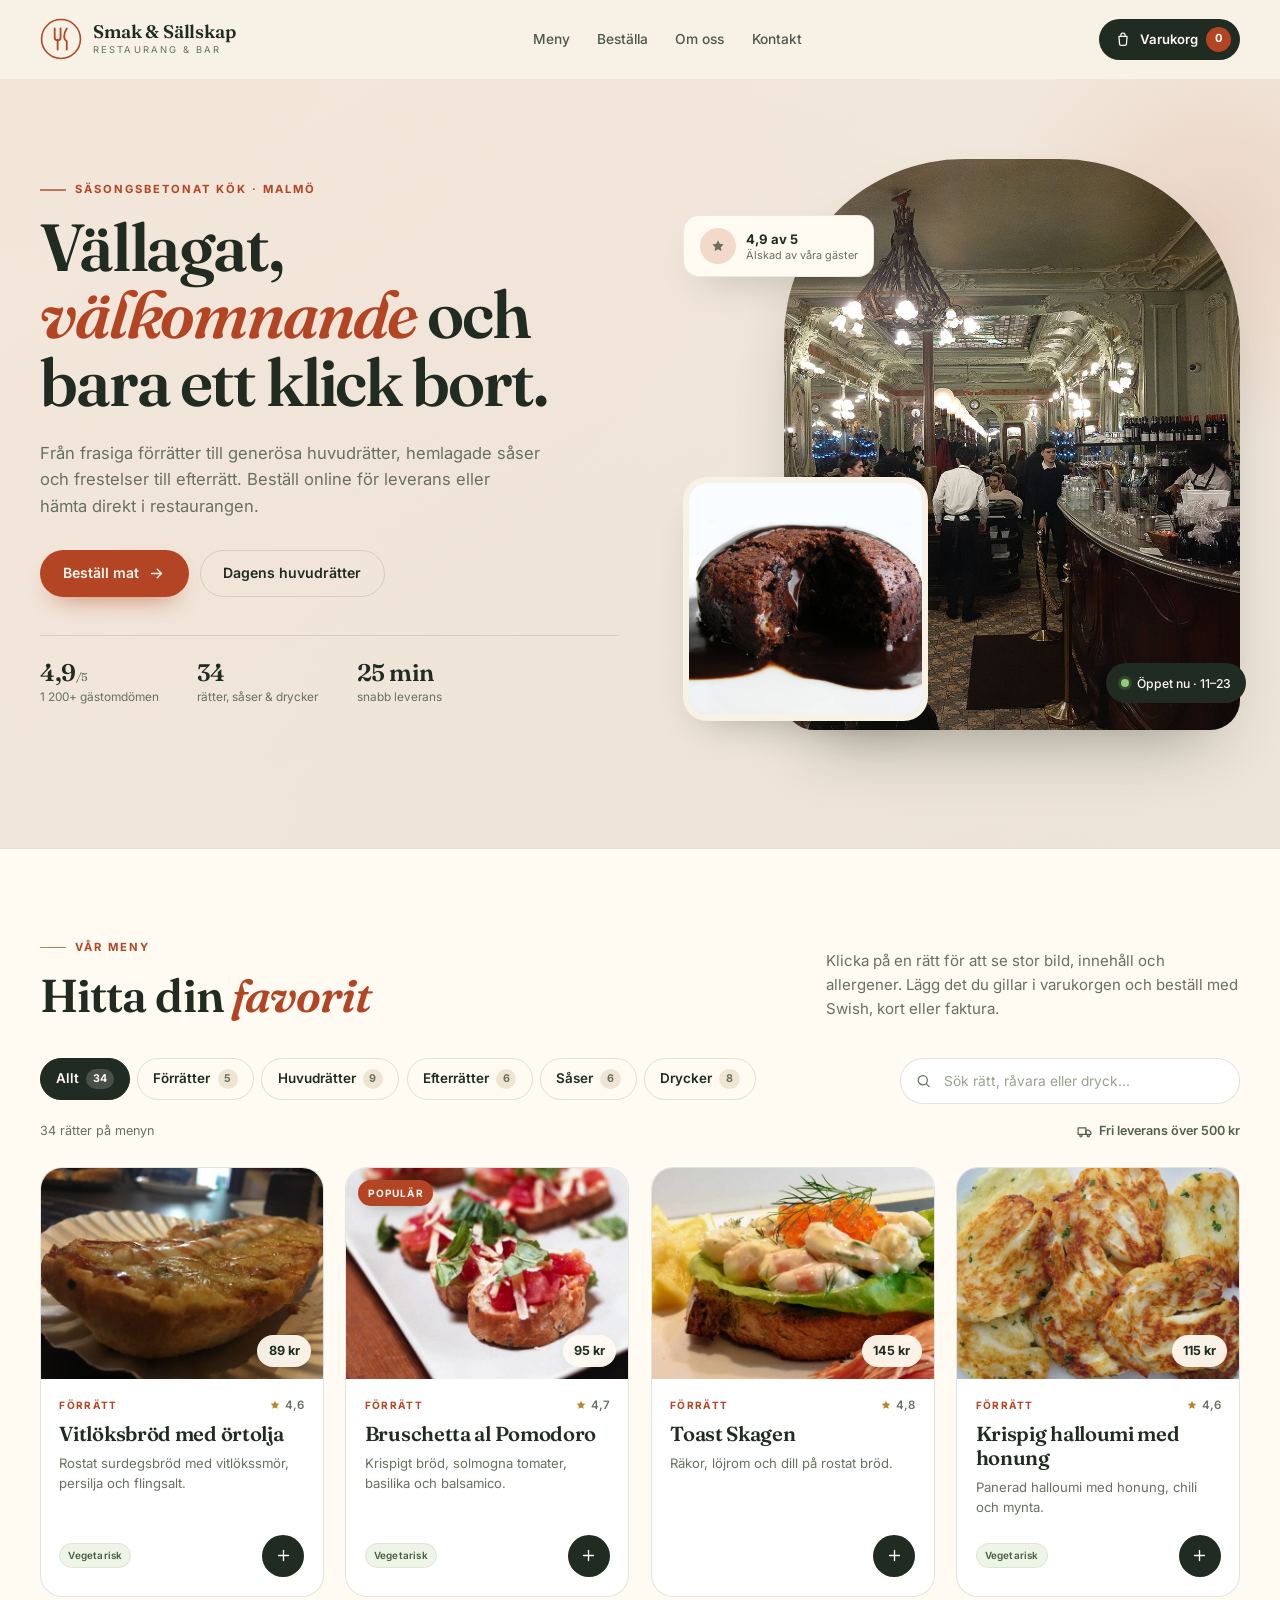
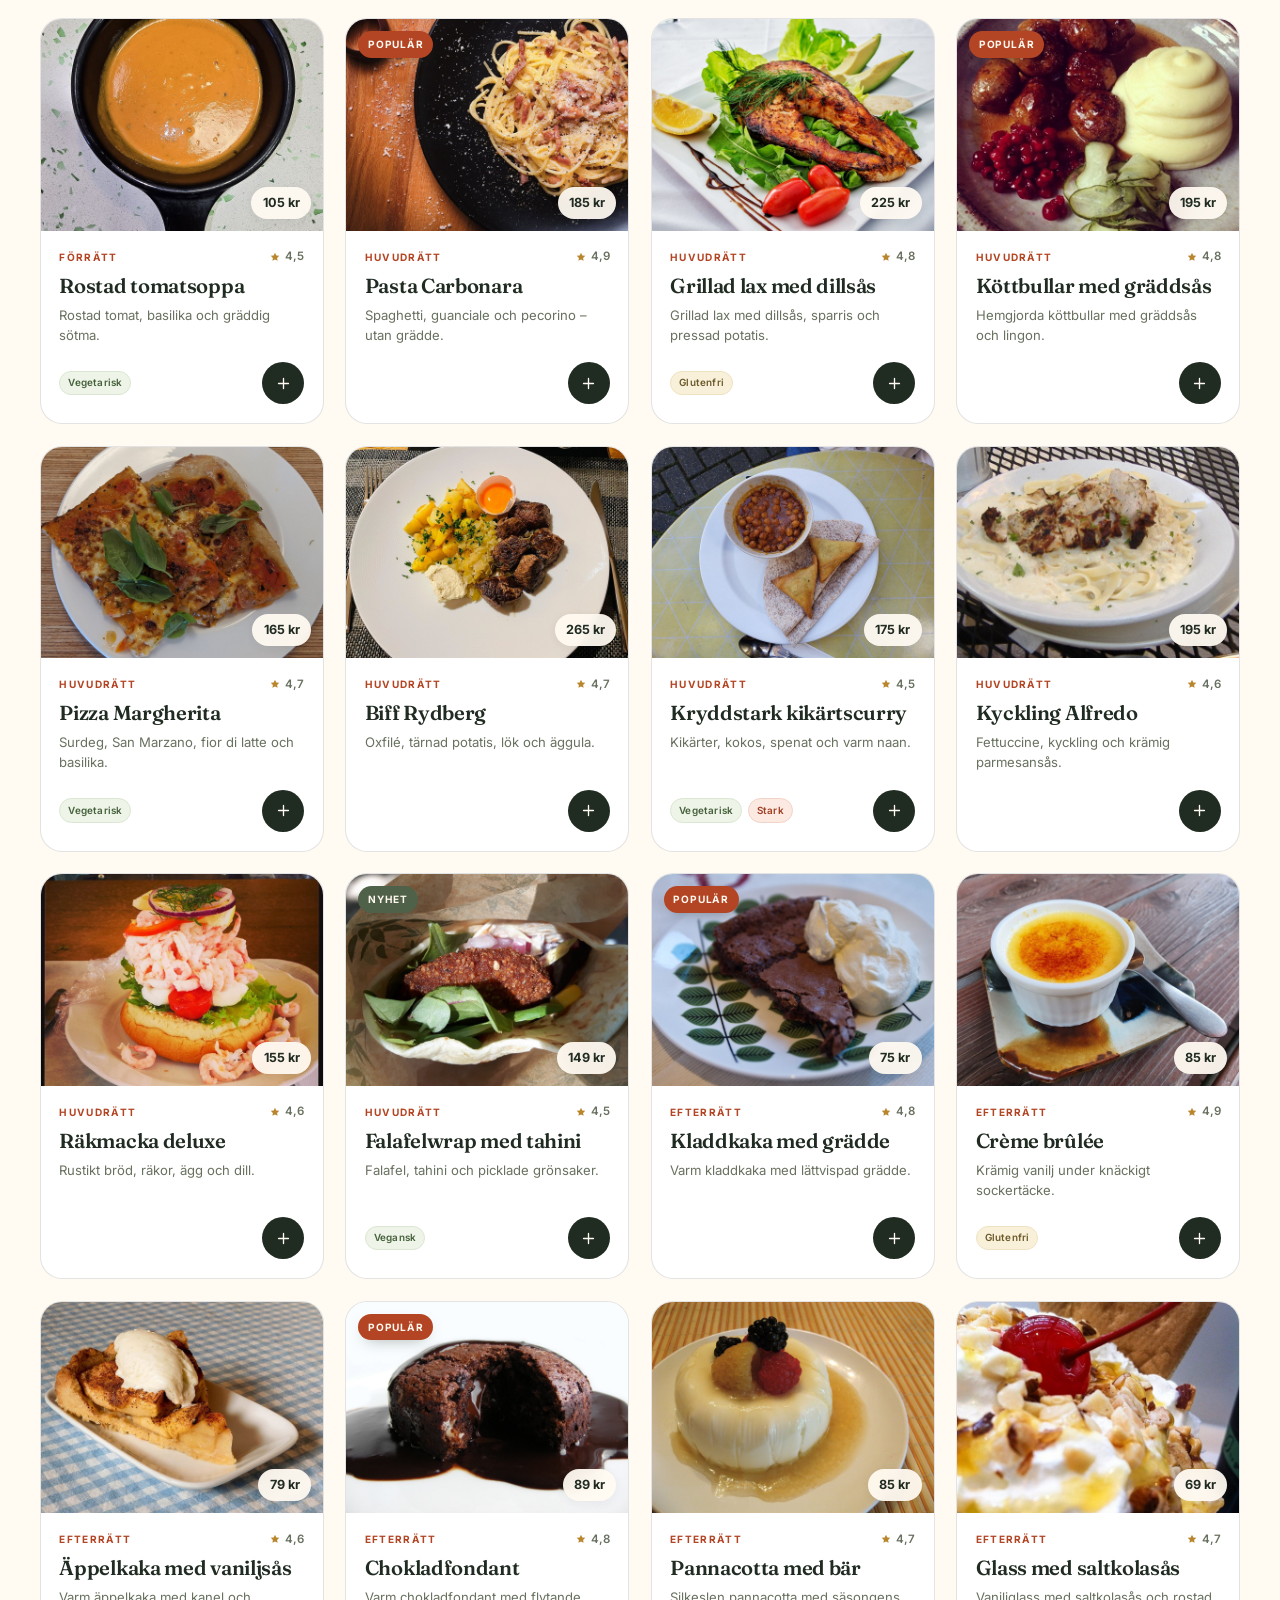
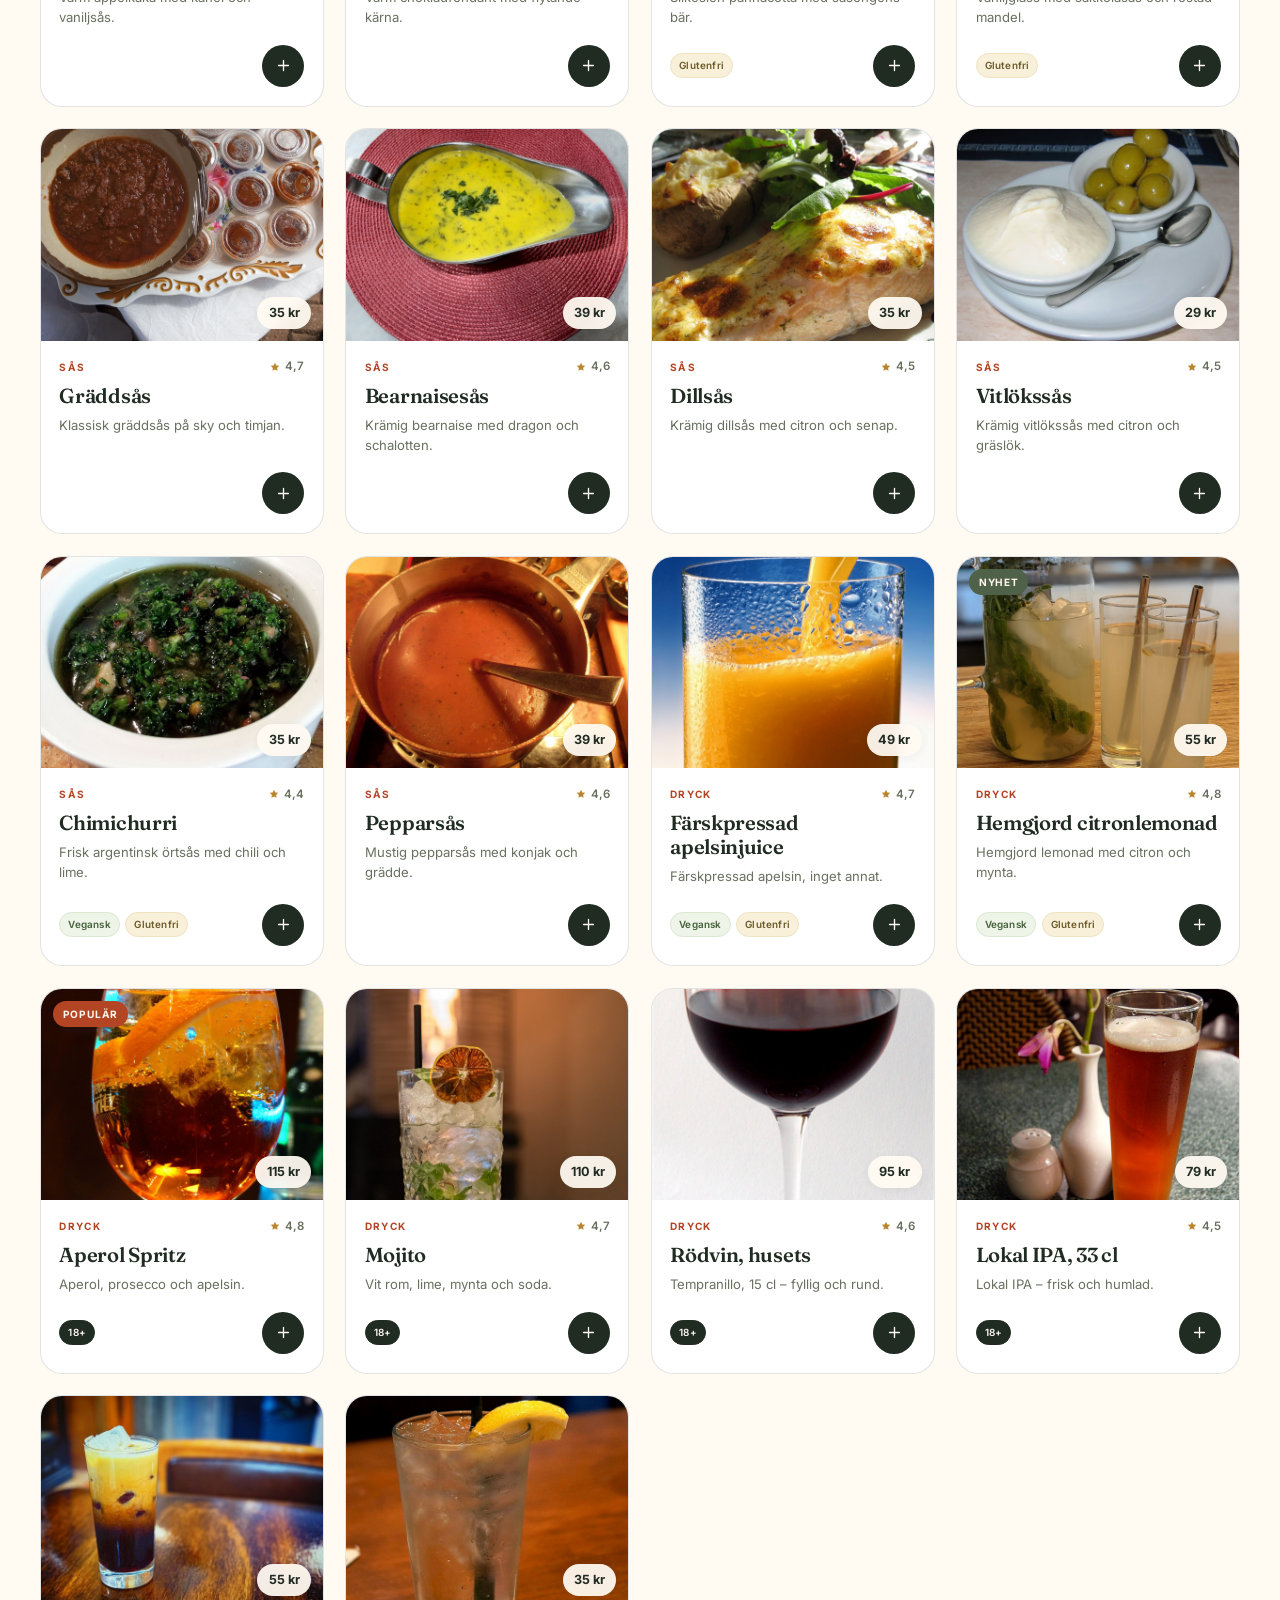
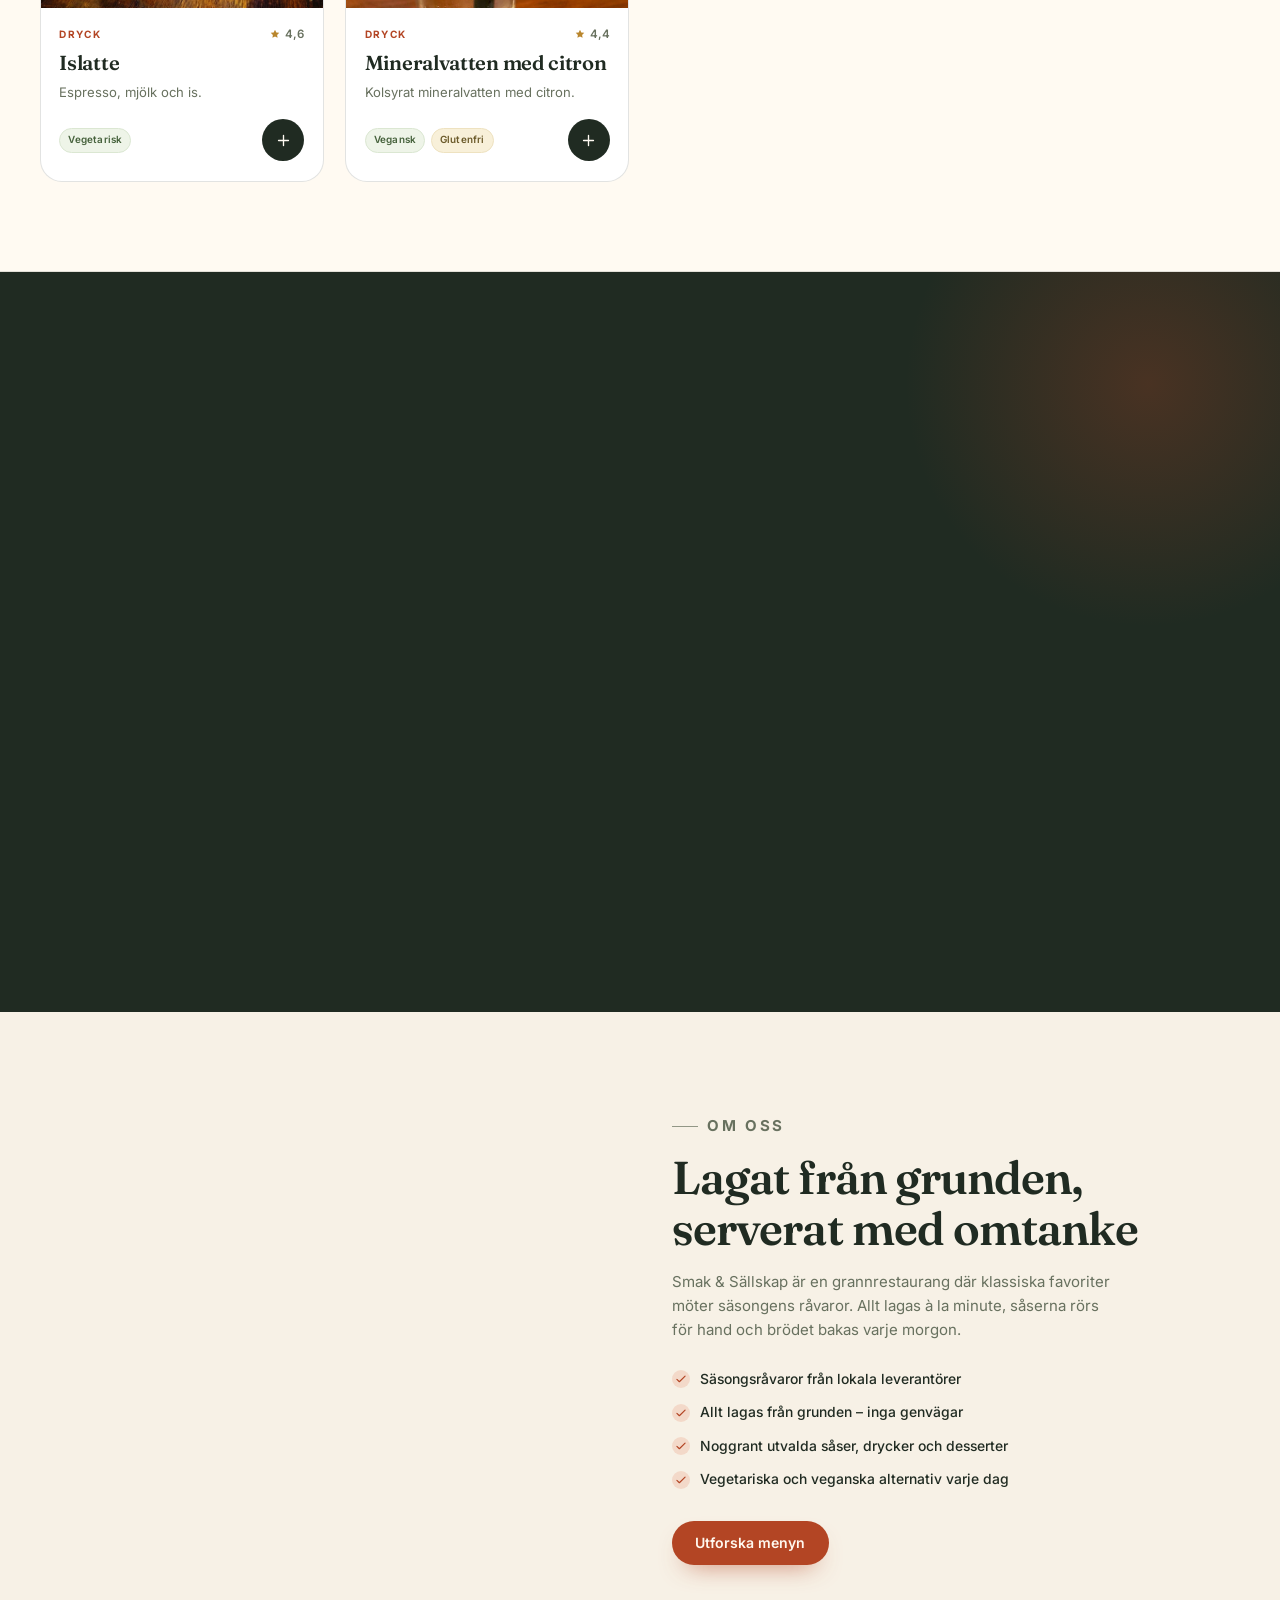
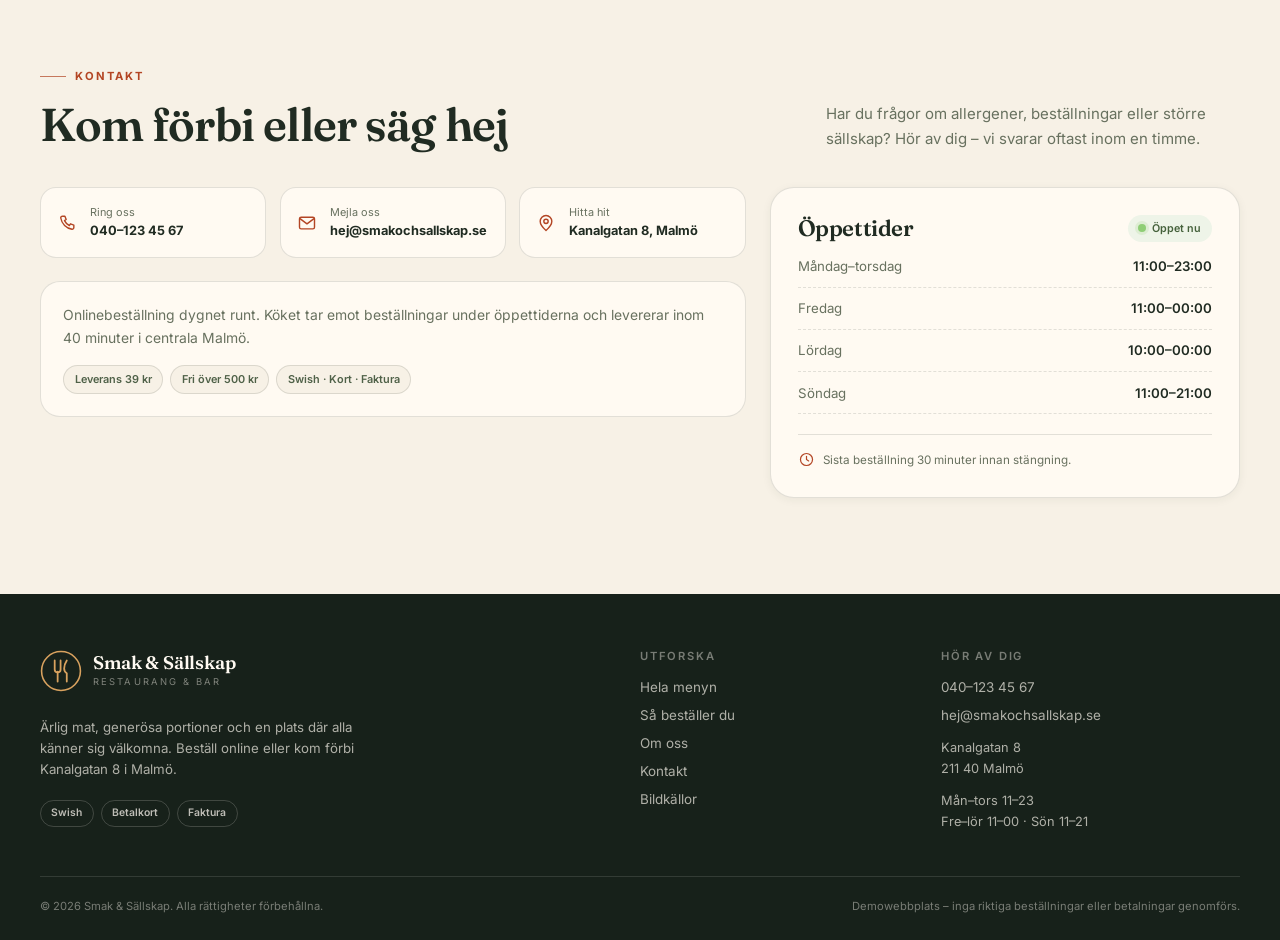
==== index.html @ 2ed09a22 "Initial commit: Smak & Sällskap restaurant site" ====
<!DOCTYPE html>
<html lang="sv">
<head>
  <meta charset="UTF-8">
  <meta name="viewport" content="width=device-width, initial-scale=1">
  <title>Smak &amp; Sällskap – Restaurang &amp; bar i Malmö</title>
  <meta name="description" content="Säsongsbetonat kök med förrätter, huvudrätter, efterrätter, såser och drycker. Beställ online för leverans eller hämta i restaurangen. Betala med Swish, kort eller faktura.">
  <link rel="icon" href="data:image/svg+xml,%3Csvg xmlns='http://www.w3.org/2000/svg' viewBox='0 0 64 64'%3E%3Ccircle cx='32' cy='32' r='32' fill='%23b34524'/%3E%3Ctext x='32' y='44' text-anchor='middle' font-family='Georgia,serif' font-size='34' fill='%23f7f1e6'%3ES%3C/text%3E%3C/svg%3E">
  <link rel="preconnect" href="https://fonts.googleapis.com">
  <link rel="preconnect" href="https://fonts.gstatic.com" crossorigin>
  <link href="https://fonts.googleapis.com/css2?family=Fraunces:ital,opsz,wght@0,9..144,400;0,9..144,500;0,9..144,600;0,9..144,700;1,9..144,500;1,9..144,600&family=Inter:wght@400;500;600;700&display=swap" rel="stylesheet">
  <link rel="stylesheet" href="styles.css">
</head>
<body>
  <a class="skip-link" href="#meny">Hoppa till menyn</a>

  <header class="site-header" id="top">
    <div class="container header-inner">
      <a class="brand" href="#top" aria-label="Smak &amp; Sällskap – startsida">
        <span class="brand-mark" aria-hidden="true">
          <svg viewBox="0 0 40 40" fill="none">
            <circle cx="20" cy="20" r="18.5" stroke="currentColor" stroke-width="1.5"></circle>
            <path d="M14 10v8.5a2.8 2.8 0 0 0 5.6 0V10" stroke="currentColor" stroke-width="1.7" stroke-linecap="round"></path>
            <path d="M16.8 20.5V30" stroke="currentColor" stroke-width="1.7" stroke-linecap="round"></path>
            <path d="M25.5 10c-1.7 2.6-2.5 5.2-2.5 7.7 0 2.2 1 3.7 2.5 4.4V30" stroke="currentColor" stroke-width="1.7" stroke-linecap="round" stroke-linejoin="round"></path>
          </svg>
        </span>
        <span class="brand-text">
          <span class="brand-name">Smak &amp; Sällskap</span>
          <span class="brand-sub">Restaurang &amp; bar</span>
        </span>
      </a>

      <nav class="main-nav" id="main-nav" aria-label="Huvudnavigation">
        <a href="#meny">Meny</a>
        <a href="#sa-funkar-det">Beställa</a>
        <a href="#om-oss">Om oss</a>
        <a href="#kontakt">Kontakt</a>
      </nav>

      <div class="header-actions">
        <button class="cart-btn" id="open-cart" type="button" aria-haspopup="dialog">
          <svg viewBox="0 0 24 24" fill="none" stroke="currentColor" stroke-width="1.7" stroke-linecap="round" stroke-linejoin="round" aria-hidden="true">
            <path d="M6.6 8.5h10.8l-.8 10.1a2 2 0 0 1-2 1.9H9.4a2 2 0 0 1-2-1.9L6.6 8.5Z"></path>
            <path d="M9.2 8.5V7a2.8 2.8 0 0 1 5.6 0v1.5"></path>
          </svg>
          <span class="cart-btn-label">Varukorg</span>
          <span class="cart-count" id="cart-count">0</span>
        </button>
        <button class="nav-toggle" id="nav-toggle" type="button" aria-expanded="false" aria-controls="main-nav" aria-label="Öppna meny">
          <span></span><span></span><span></span>
        </button>
      </div>
    </div>
  </header>

  <main>
    <section class="hero">
      <div class="container hero-grid">
        <div class="hero-copy" data-reveal>
          <p class="eyebrow">Säsongsbetonat kök · Malmö</p>
          <h1>Vällagat, <em>välkomnande</em> och bara ett klick bort.</h1>
          <p class="hero-lead">Från frasiga förrätter till generösa huvudrätter, hemlagade såser och frestelser till efterrätt. Beställ online för leverans eller hämta direkt i restaurangen.</p>
          <div class="hero-actions">
            <a class="btn btn-primary" href="#meny">
              Beställ mat
              <svg viewBox="0 0 24 24" fill="none" stroke="currentColor" stroke-width="1.8" stroke-linecap="round" stroke-linejoin="round" aria-hidden="true"><path d="M5 12h14"></path><path d="m13 6 6 6-6 6"></path></svg>
            </a>
            <button class="btn btn-ghost" type="button" data-jump="huvudratter">Dagens huvudrätter</button>
          </div>
          <div class="hero-stats">
            <div><strong>4,9<small>/5</small></strong><span>1 200+ gästomdömen</span></div>
            <div><strong>34</strong><span>rätter, såser &amp; drycker</span></div>
            <div><strong>25 min</strong><span>snabb leverans</span></div>
          </div>
        </div>

        <div class="hero-visual" data-reveal>
          <div class="hero-photo">
            <img src="images/hero.jpg" alt="Varm och inbjudande restaurangmiljö" width="900" height="1100" fetchpriority="high" data-fallback data-fallback-name="Restaurang">
          </div>
          <div class="hero-photo-small">
            <img src="images/hero-small.jpg" alt="Chokladfondant med varm chokladsås" width="700" height="700" data-fallback data-fallback-name="Dessert">
          </div>
          <div class="hero-rating">
            <span class="hero-rating-star" aria-hidden="true">
              <svg viewBox="0 0 24 24" fill="currentColor"><path d="M12 3.5l2.6 5.3 5.9.9-4.3 4.1 1 5.8-5.2-2.7-5.2 2.7 1-5.8L3.5 9.7l5.9-.9L12 3.5z"></path></svg>
            </span>
            <div><strong>4,9 av 5</strong><span>Älskad av våra gäster</span></div>
          </div>
          <div class="hero-open"><span class="status-dot"></span> Öppet nu · 11–23</div>
        </div>
      </div>
    </section>

    <section class="menu-section" id="meny">
      <div class="container">
        <div class="section-head" data-reveal>
          <div>
            <p class="eyebrow">Vår meny</p>
            <h2>Hitta din <em>favorit</em></h2>
          </div>
          <p class="section-lead">Klicka på en rätt för att se stor bild, innehåll och allergener. Lägg det du gillar i varukorgen och beställ med Swish, kort eller faktura.</p>
        </div>

        <div class="menu-toolbar" data-reveal>
          <div class="tabs" id="category-tabs" role="group" aria-label="Filtrera menyn"></div>
          <div class="search-wrap">
            <svg viewBox="0 0 24 24" fill="none" stroke="currentColor" stroke-width="1.8" stroke-linecap="round" aria-hidden="true"><circle cx="11" cy="11" r="6.5"></circle><path d="m16 16 4 4"></path></svg>
            <input id="menu-search" type="search" placeholder="Sök rätt, råvara eller dryck..." aria-label="Sök i menyn" autocomplete="off">
            <button class="search-clear" id="search-clear" type="button" aria-label="Rensa sökningen" hidden>
              <svg viewBox="0 0 24 24" fill="none" stroke="currentColor" stroke-width="1.8" stroke-linecap="round" aria-hidden="true"><path d="m6 6 12 12M18 6 6 18"></path></svg>
            </button>
          </div>
        </div>

        <div class="results-row" data-reveal>
          <p id="result-count" aria-live="polite">34 rätter på menyn</p>
          <p class="delivery-note">
            <svg viewBox="0 0 24 24" fill="none" stroke="currentColor" stroke-width="1.7" stroke-linecap="round" stroke-linejoin="round" aria-hidden="true"><path d="M3 7h11v9H3z"></path><path d="M14 10h4l3 3v3h-7z"></path><circle cx="7" cy="18" r="1.6"></circle><circle cx="17.5" cy="18" r="1.6"></circle></svg>
            Fri leverans över 500 kr
          </p>
        </div>

        <div class="dish-grid" id="dish-grid"></div>

        <div class="empty-state" id="empty-state" hidden>
          <span class="empty-icon" aria-hidden="true">
            <svg viewBox="0 0 24 24" fill="none" stroke="currentColor" stroke-width="1.6" stroke-linecap="round"><circle cx="11" cy="11" r="6.5"></circle><path d="m16 16 4 4"></path></svg>
          </span>
          <h3>Inga rätter hittades</h3>
          <p>Prova ett annat sökord eller visa hela menyn igen.</p>
          <button class="btn btn-dark" id="reset-filters" type="button">Visa hela menyn</button>
        </div>
      </div>
    </section>

    <section class="how" id="sa-funkar-det">
      <div class="container">
        <div class="how-head" data-reveal>
          <p class="eyebrow">Onlinebeställning</p>
          <h2>Från meny till dörr i tre steg</h2>
          <p>Välj det du är sugen på, bestäm om du vill hämta eller få maten levererad och betala på det sätt som passar dig bäst.</p>
        </div>

        <div class="steps">
          <article class="step" data-reveal>
            <span class="step-no">01</span>
            <h3>Välj dina favoriter</h3>
            <p>Bläddra bland förrätter, huvudrätter, efterrätter, såser och drycker. Klicka på en rätt för att läsa mer och lägg den i varukorgen.</p>
          </article>
          <article class="step" data-reveal>
            <span class="step-no">02</span>
            <h3>Hämta eller få hem</h3>
            <p>Välj tid och ange dina uppgifter. Hämta i restaurangen på Kanalgatan 8 eller få maten levererad hem till dörren inom 25–40 minuter.</p>
          </article>
          <article class="step" data-reveal>
            <span class="step-no">03</span>
            <h3>Betala tryggt</h3>
            <p>Godkänn betalningen med Swish, kort eller välj faktura med 30 dagars betalningsvillkor. Du får en orderbekräftelse direkt.</p>
          </article>
        </div>

        <div class="payment-band" data-reveal>
          <p>Betala enkelt med</p>
          <ul>
            <li class="payment-pill">
              <svg viewBox="0 0 24 24" fill="none" stroke="currentColor" stroke-width="1.8" stroke-linecap="round" stroke-linejoin="round" aria-hidden="true"><path d="M5 8h11l-3-3"></path><path d="M19 16H8l3 3"></path></svg>
              Swish
            </li>
            <li class="payment-pill">
              <svg viewBox="0 0 24 24" fill="none" stroke="currentColor" stroke-width="1.8" stroke-linecap="round" stroke-linejoin="round" aria-hidden="true"><rect x="3" y="6" width="18" height="13" rx="2.5"></rect><path d="M3 10h18"></path><path d="M16.5 15h1.5"></path></svg>
              Betalkort
            </li>
            <li class="payment-pill">
              <svg viewBox="0 0 24 24" fill="none" stroke="currentColor" stroke-width="1.8" stroke-linecap="round" stroke-linejoin="round" aria-hidden="true"><path d="M7 3h7l4 4v14H7z"></path><path d="M14 3v4h4"></path><path d="M10 12h5M10 16h5"></path></svg>
              Faktura
            </li>
          </ul>
        </div>
      </div>
    </section>

    <section class="about" id="om-oss">
      <div class="container about-grid">
        <div class="about-visual" data-reveal>
          <img src="images/about.jpg" alt="Varm restaurangmiljö med dukade bord och gäster" width="1000" height="600" data-fallback data-fallback-name="Restaurang">
          <div class="about-card">
            <strong>Sedan 2014</strong>
            <span>Lagat från grunden i Malmö</span>
          </div>
        </div>
        <div class="about-copy" data-reveal>
          <p class="eyebrow">Om oss</p>
          <h2>Lagat från grunden, serverat med omtanke</h2>
          <p>Smak &amp; Sällskap är en grannrestaurang där klassiska favoriter möter säsongens råvaror. Allt lagas à la minute, såserna rörs för hand och brödet bakas varje morgon.</p>
          <ul class="check-list">
            <li>
              <svg viewBox="0 0 24 24" fill="none" stroke="currentColor" stroke-width="2" stroke-linecap="round" stroke-linejoin="round" aria-hidden="true"><path d="m5 12.5 4.2 4.2L19 7"></path></svg>
              Säsongsråvaror från lokala leverantörer
            </li>
            <li>
              <svg viewBox="0 0 24 24" fill="none" stroke="currentColor" stroke-width="2" stroke-linecap="round" stroke-linejoin="round" aria-hidden="true"><path d="m5 12.5 4.2 4.2L19 7"></path></svg>
              Allt lagas från grunden – inga genvägar
            </li>
            <li>
              <svg viewBox="0 0 24 24" fill="none" stroke="currentColor" stroke-width="2" stroke-linecap="round" stroke-linejoin="round" aria-hidden="true"><path d="m5 12.5 4.2 4.2L19 7"></path></svg>
              Noggrant utvalda såser, drycker och desserter
            </li>
            <li>
              <svg viewBox="0 0 24 24" fill="none" stroke="currentColor" stroke-width="2" stroke-linecap="round" stroke-linejoin="round" aria-hidden="true"><path d="m5 12.5 4.2 4.2L19 7"></path></svg>
              Vegetariska och veganska alternativ varje dag
            </li>
          </ul>
          <a class="btn btn-primary" href="#meny">Utforska menyn</a>
        </div>
      </div>
    </section>

    <section class="contact" id="kontakt">
      <div class="container">
        <div class="section-head" data-reveal>
          <div>
            <p class="eyebrow">Kontakt</p>
            <h2>Kom förbi eller säg hej</h2>
          </div>
          <p class="section-lead">Har du frågor om allergener, beställningar eller större sällskap? Hör av dig – vi svarar oftast inom en timme.</p>
        </div>

        <div class="contact-grid">
          <div class="contact-copy" data-reveal>
            <div class="contact-cards">
              <a class="contact-card" href="tel:+46401234567">
                <svg viewBox="0 0 24 24" fill="none" stroke="currentColor" stroke-width="1.7" stroke-linecap="round" stroke-linejoin="round" aria-hidden="true"><path d="M6.5 3.8h3l1.5 4-2 1.4a12 12 0 0 0 5.8 5.8l1.4-2 4 1.5v3a2 2 0 0 1-2.2 2A16.5 16.5 0 0 1 4.5 6a2 2 0 0 1 2-2.2Z"></path></svg>
                <span>Ring oss<strong>040–123 45 67</strong></span>
              </a>
              <a class="contact-card" href="mailto:hej@smakochsallskap.se">
                <svg viewBox="0 0 24 24" fill="none" stroke="currentColor" stroke-width="1.7" stroke-linecap="round" stroke-linejoin="round" aria-hidden="true"><rect x="3" y="5" width="18" height="14" rx="2"></rect><path d="m4 7 8 6 8-6"></path></svg>
                <span>Mejla oss<strong>hej@smakochsallskap.se</strong></span>
              </a>
              <div class="contact-card">
                <svg viewBox="0 0 24 24" fill="none" stroke="currentColor" stroke-width="1.7" stroke-linecap="round" stroke-linejoin="round" aria-hidden="true"><path d="M12 21s7-6.1 7-11a7 7 0 1 0-14 0c0 4.9 7 11 7 11Z"></path><circle cx="12" cy="10" r="2.6"></circle></svg>
                <span>Hitta hit<strong>Kanalgatan 8, Malmö</strong></span>
              </div>
            </div>
            <div class="contact-extra">
              <p>Onlinebeställning dygnet runt. Köket tar emot beställningar under öppettiderna och levererar inom 40 minuter i centrala Malmö.</p>
              <div class="contact-tags">
                <span>Leverans 39 kr</span>
                <span>Fri över 500 kr</span>
                <span>Swish · Kort · Faktura</span>
              </div>
            </div>
          </div>

          <aside class="hours-card" data-reveal>
            <div class="hours-head">
              <h3>Öppettider</h3>
              <span class="open-badge"><span class="status-dot"></span> Öppet nu</span>
            </div>
            <dl>
              <div><dt>Måndag–torsdag</dt><dd>11:00–23:00</dd></div>
              <div><dt>Fredag</dt><dd>11:00–00:00</dd></div>
              <div><dt>Lördag</dt><dd>10:00–00:00</dd></div>
              <div><dt>Söndag</dt><dd>11:00–21:00</dd></div>
            </dl>
            <div class="hours-foot">
              <svg viewBox="0 0 24 24" fill="none" stroke="currentColor" stroke-width="1.7" stroke-linecap="round" aria-hidden="true"><circle cx="12" cy="12" r="8.5"></circle><path d="M12 7.5V12l3 2"></path></svg>
              Sista beställning 30 minuter innan stängning.
            </div>
          </aside>
        </div>
      </div>
    </section>
  </main>

  <footer class="site-footer">
    <div class="container footer-grid">
      <div class="footer-brand">
        <a class="brand brand-light" href="#top" aria-label="Smak &amp; Sällskap – till toppen">
          <span class="brand-mark" aria-hidden="true">
            <svg viewBox="0 0 40 40" fill="none">
              <circle cx="20" cy="20" r="18.5" stroke="currentColor" stroke-width="1.5"></circle>
              <path d="M14 10v8.5a2.8 2.8 0 0 0 5.6 0V10" stroke="currentColor" stroke-width="1.7" stroke-linecap="round"></path>
              <path d="M16.8 20.5V30" stroke="currentColor" stroke-width="1.7" stroke-linecap="round"></path>
              <path d="M25.5 10c-1.7 2.6-2.5 5.2-2.5 7.7 0 2.2 1 3.7 2.5 4.4V30" stroke="currentColor" stroke-width="1.7" stroke-linecap="round" stroke-linejoin="round"></path>
            </svg>
          </span>
          <span class="brand-text">
            <span class="brand-name">Smak &amp; Sällskap</span>
            <span class="brand-sub">Restaurang &amp; bar</span>
          </span>
        </a>
        <p>Ärlig mat, generösa portioner och en plats där alla känner sig välkomna. Beställ online eller kom förbi Kanalgatan 8 i Malmö.</p>
        <ul class="footer-pay">
          <li>Swish</li>
          <li>Betalkort</li>
          <li>Faktura</li>
        </ul>
      </div>

      <nav class="footer-links" aria-label="Sidfotsmeny">
        <h3>Utforska</h3>
        <a href="#meny">Hela menyn</a>
        <a href="#sa-funkar-det">Så beställer du</a>
        <a href="#om-oss">Om oss</a>
        <a href="#kontakt">Kontakt</a>
        <a href="bilder.html">Bildkällor</a>
      </nav>

      <div class="footer-contact">
        <h3>Hör av dig</h3>
        <a href="tel:+46401234567">040–123 45 67</a>
        <a href="mailto:hej@smakochsallskap.se">hej@smakochsallskap.se</a>
        <p>Kanalgatan 8<br>211 40 Malmö</p>
        <p>Mån–tors 11–23<br>Fre–lör 11–00 · Sön 11–21</p>
      </div>
    </div>
    <div class="container footer-bottom">
      <p>© <span id="year">2026</span> Smak &amp; Sällskap. Alla rättigheter förbehållna.</p>
      <p>Demowebbplats – inga riktiga beställningar eller betalningar genomförs.</p>
    </div>
  </footer>

  <dialog class="dish-dialog" id="dish-dialog" aria-labelledby="dish-dialog-title"></dialog>

  <dialog class="cart-dialog" id="cart-dialog" aria-labelledby="cart-title">
    <div class="cart-head">
      <div>
        <p class="eyebrow">Din beställning</p>
        <h2 id="cart-title">Varukorg</h2>
      </div>
      <button class="icon-btn" type="button" data-close-dialog aria-label="Stäng varukorgen">
        <svg viewBox="0 0 24 24" fill="none" stroke="currentColor" stroke-width="1.8" stroke-linecap="round" aria-hidden="true"><path d="m6 6 12 12M18 6 6 18"></path></svg>
      </button>
    </div>
    <div class="cart-body" id="cart-items"></div>
    <div class="cart-foot">
      <div class="cart-subtotal-row"><span>Delsumma</span><strong id="cart-subtotal">0 kr</strong></div>
      <p class="cart-ship" id="cart-ship"></p>
      <button class="btn btn-primary btn-block" id="checkout-btn" type="button">
        Till kassan
        <svg viewBox="0 0 24 24" fill="none" stroke="currentColor" stroke-width="1.8" stroke-linecap="round" stroke-linejoin="round" aria-hidden="true"><path d="M5 12h14"></path><path d="m13 6 6 6-6 6"></path></svg>
      </button>
      <button class="link-btn" id="clear-cart" type="button">Töm varukorgen</button>
    </div>
  </dialog>

  <dialog class="checkout-dialog" id="checkout-dialog" aria-labelledby="checkout-title">
    <form class="checkout-form" id="checkout-form">
      <div class="checkout-main">
        <div class="checkout-head">
          <div>
            <p class="eyebrow">Kassa</p>
            <h2 id="checkout-title">Slutför din beställning</h2>
          </div>
          <button class="icon-btn" type="button" data-close-dialog aria-label="Stäng kassan">
            <svg viewBox="0 0 24 24" fill="none" stroke="currentColor" stroke-width="1.8" stroke-linecap="round" aria-hidden="true"><path d="m6 6 12 12M18 6 6 18"></path></svg>
          </button>
        </div>

        <section class="form-section">
          <h3><span>1</span> Kontaktuppgifter</h3>
          <div class="form-grid">
            <label class="field"><span>Namn</span><input id="co-name" name="name" autocomplete="name" required minlength="2" placeholder="Anna Andersson"></label>
            <label class="field"><span>Mobilnummer</span><input id="co-phone" name="phone" type="tel" autocomplete="tel" required pattern="[0-9+ ()-]{7,20}" placeholder="070 123 45 67"></label>
            <label class="field field-full"><span>E-post</span><input id="co-email" name="email" type="email" autocomplete="email" required placeholder="anna@exempel.se"></label>
          </div>
        </section>

        <section class="form-section">
          <h3><span>2</span> Leverans</h3>
          <div class="choice-row" role="radiogroup" aria-label="Välj leveranssätt">
            <label class="choice">
              <input type="radio" name="fulfillment" value="hamta" checked>
              <span><strong>Hämta själv</strong><small>Kanalgatan 8 · ca 20 min</small></span>
            </label>
            <label class="choice">
              <input type="radio" name="fulfillment" value="leverans">
              <span><strong>Hemleverans</strong><small>39 kr · fri över 500 kr</small></span>
            </label>
          </div>
          <div class="form-grid delivery-fields" id="delivery-fields" hidden>
            <label class="field field-full"><span>Gatuadress</span><input id="co-address" name="address" autocomplete="street-address" placeholder="Storgatan 1" disabled></label>
            <label class="field"><span>Postnummer</span><input id="co-zip" name="zip" inputmode="numeric" autocomplete="postal-code" pattern="[0-9 ]{5,6}" placeholder="211 40" disabled></label>
            <label class="field"><span>Ort</span><input id="co-city" name="city" autocomplete="address-level2" placeholder="Malmö" disabled></label>
          </div>
        </section>

        <section class="form-section">
          <h3><span>3</span> Önskad tid</h3>
          <label class="field"><span>När vill du ha din mat?</span>
            <select id="co-time">
              <option value="asap">Så snart som möjligt (ca 25 min)</option>
              <option value="45">Om 45 minuter</option>
              <option value="60">Om 1 timme</option>
              <option value="90">Om 1,5 timmar</option>
              <option value="120">Om 2 timmar</option>
            </select>
          </label>
          <label class="field"><span>Meddelande till köket (valfritt)</span><textarea id="co-note" rows="2" placeholder="Allergier, önskemål eller dörrkod..."></textarea></label>
        </section>

        <section class="form-section">
          <h3><span>4</span> Betalningsmetod</h3>
          <div class="pay-options" role="radiogroup" aria-label="Betalningsmetod">
            <label class="pay-option">
              <input type="radio" name="payment" value="swish" checked>
              <span class="pay-icon" aria-hidden="true">
                <svg viewBox="0 0 24 24" fill="none" stroke="currentColor" stroke-width="1.8" stroke-linecap="round" stroke-linejoin="round"><path d="M5 8h11l-3-3"></path><path d="M19 16H8l3 3"></path></svg>
              </span>
              <span class="pay-text"><strong>Swish</strong><small>Betala direkt i mobilen</small></span>
              <span class="pay-check" aria-hidden="true">
                <svg viewBox="0 0 24 24" fill="none" stroke="currentColor" stroke-width="2.2" stroke-linecap="round" stroke-linejoin="round"><path d="m5 12.5 4.2 4.2L19 7"></path></svg>
              </span>
            </label>
            <label class="pay-option">
              <input type="radio" name="payment" value="kort">
              <span class="pay-icon" aria-hidden="true">
                <svg viewBox="0 0 24 24" fill="none" stroke="currentColor" stroke-width="1.8" stroke-linecap="round" stroke-linejoin="round"><rect x="3" y="6" width="18" height="13" rx="2.5"></rect><path d="M3 10h18"></path><path d="M16.5 15h1.5"></path></svg>
              </span>
              <span class="pay-text"><strong>Betalkort</strong><small>Visa, Mastercard eller Amex</small></span>
              <span class="pay-check" aria-hidden="true">
                <svg viewBox="0 0 24 24" fill="none" stroke="currentColor" stroke-width="2.2" stroke-linecap="round" stroke-linejoin="round"><path d="m5 12.5 4.2 4.2L19 7"></path></svg>
              </span>
            </label>
            <label class="pay-option">
              <input type="radio" name="payment" value="faktura">
              <span class="pay-icon" aria-hidden="true">
                <svg viewBox="0 0 24 24" fill="none" stroke="currentColor" stroke-width="1.8" stroke-linecap="round" stroke-linejoin="round"><path d="M7 3h7l4 4v14H7z"></path><path d="M14 3v4h4"></path><path d="M10 12h5M10 16h5"></path></svg>
              </span>
              <span class="pay-text"><strong>Faktura</strong><small>30 dagars betalningsvillkor</small></span>
              <span class="pay-check" aria-hidden="true">
                <svg viewBox="0 0 24 24" fill="none" stroke="currentColor" stroke-width="2.2" stroke-linecap="round" stroke-linejoin="round"><path d="m5 12.5 4.2 4.2L19 7"></path></svg>
              </span>
            </label>
          </div>

          <div class="pay-panel" data-panel="swish">
            <label class="field"><span>Mobilnummer för Swish</span><input id="swish-phone" type="tel" autocomplete="tel" required pattern="[0-9+ ()-]{7,20}" placeholder="070 123 45 67"></label>
            <p class="hint">Vi skickar en betalningsbegäran till din Swish-app när du bekräftar ordern.</p>
          </div>

          <div class="pay-panel" data-panel="kort" hidden>
            <div class="form-grid">
              <label class="field field-full"><span>Kortnummer</span><input id="card-number" inputmode="numeric" autocomplete="cc-number" required pattern="[0-9 ]{13,23}" maxlength="23" placeholder="4242 4242 4242 4242"></label>
              <label class="field"><span>Giltig till</span><input id="card-expiry" inputmode="numeric" autocomplete="cc-exp" required pattern="(0[1-9]|1[0-2])/[0-9]{2}" maxlength="5" placeholder="MM/ÅÅ"></label>
              <label class="field"><span>CVC</span><input id="card-cvc" inputmode="numeric" autocomplete="cc-csc" required pattern="[0-9]{3,4}" maxlength="4" placeholder="123"></label>
              <label class="field field-full"><span>Namn på kortet</span><input id="card-name" autocomplete="cc-name" required placeholder="ANNA ANDERSSON"></label>
            </div>
            <p class="hint">Uppgifterna krypteras och sparas aldrig i webbläsaren.</p>
          </div>

          <div class="pay-panel" data-panel="faktura" hidden>
            <div class="form-grid">
              <label class="field"><span>Personnummer</span><input id="invoice-ssn" inputmode="numeric" autocomplete="off" required pattern="[0-9]{6,8}[-+]?[0-9]{4}" placeholder="ÅÅMMDD-XXXX"></label>
              <label class="field"><span>Faktura-e-post</span><input id="invoice-email" type="email" autocomplete="email" required placeholder="faktura@exempel.se"></label>
            </div>
            <label class="invoice-terms"><input type="checkbox" id="invoice-terms" required> <span>Jag godkänner kreditprövning och 30 dagars betalningsvillkor.</span></label>
            <p class="hint">Fakturan skickas via e-post efter godkänd kreditprövning.</p>
          </div>
        </section>

        <label class="terms"><input type="checkbox" id="co-terms" required> <span>Jag godkänner beställningsvillkoren och att mina uppgifter hanteras enligt integritetspolicyn.</span></label>

        <p class="demo-note">
          <svg viewBox="0 0 24 24" fill="none" stroke="currentColor" stroke-width="1.7" stroke-linecap="round" aria-hidden="true"><circle cx="12" cy="12" r="8.5"></circle><path d="M12 11v5"></path><path d="M12 8h.01"></path></svg>
          Detta är en demowebbplats. Inga riktiga beställningar eller betalningar genomförs.
        </p>
      </div>

      <aside class="checkout-summary">
        <h3>Din beställning</h3>
        <div class="checkout-items" id="checkout-items"></div>
        <div class="sum-rows">
          <div><span>Delsumma</span><span id="sum-subtotal">0 kr</span></div>
          <div><span>Leverans</span><span id="sum-delivery">0 kr</span></div>
          <div class="sum-total"><span>Totalt</span><strong id="sum-total">0 kr</strong></div>
        </div>
        <button class="btn btn-primary btn-block" id="pay-btn" type="submit">Betala med Swish</button>
        <p class="secure-note">
          <svg viewBox="0 0 24 24" fill="none" stroke="currentColor" stroke-width="1.7" stroke-linecap="round" stroke-linejoin="round" aria-hidden="true"><rect x="5" y="10" width="14" height="10" rx="2"></rect><path d="M8.5 10V7.5a3.5 3.5 0 0 1 7 0V10"></path></svg>
          Säker betalning · Swish, kort eller faktura
        </p>
      </aside>
    </form>
  </dialog>

  <dialog class="confirm-dialog" id="confirm-dialog" aria-labelledby="confirm-title">
    <div class="confirm-card">
      <span class="confirm-icon" aria-hidden="true">
        <svg viewBox="0 0 24 24" fill="none" stroke="currentColor" stroke-width="2.2" stroke-linecap="round" stroke-linejoin="round"><path d="m5 12.5 4.2 4.2L19 7"></path></svg>
      </span>
      <p class="eyebrow">Orderbekräftelse</p>
      <h2 id="confirm-title">Tack för din beställning!</h2>
      <p class="confirm-text" id="confirm-text"></p>
      <div class="confirm-order">
        <div><span>Ordernummer</span><strong id="confirm-order-no">SS-000000</strong></div>
        <div><span>Önskad tid</span><strong id="confirm-time">Så snart som möjligt</strong></div>
        <div><span>Leverans</span><strong id="confirm-method">Hämtning</strong></div>
        <div><span>Betalning</span><strong id="confirm-pay">Swish</strong></div>
        <div class="confirm-total-row"><span>Totalt</span><strong id="confirm-total">0 kr</strong></div>
      </div>
      <button class="btn btn-dark btn-block" id="confirm-close" type="button">Tillbaka till menyn</button>
      <p class="confirm-demo">Demoläge – ingen riktig betalning har genomförts.</p>
    </div>
  </dialog>

  <div class="toast-stack" id="toast-stack" role="status" aria-live="polite"></div>

  <script src="data.js"></script>
  <script src="app.js"></script>
</body>
</html>
---- styles.css ----
:root {
  --bg: #f7f1e6;
  --bg-deep: #efe5d4;
  --surface: #fffaf2;
  --surface-strong: #ffffff;
  --ink: #202b22;
  --ink-soft: #31402f;
  --muted: #68715f;
  --accent: #b34524;
  --accent-dark: #8e3417;
  --accent-soft: #f3d9c9;
  --sage: #4f6148;
  --gold: #b9862d;
  --line: rgba(32, 43, 34, 0.13);
  --font-display: "Fraunces", Georgia, "Times New Roman", serif;
  --font-body: "Inter", system-ui, -apple-system, "Segoe UI", sans-serif;
  --shadow-sm: 0 2px 10px rgba(32, 43, 34, 0.06);
  --shadow-md: 0 18px 40px -22px rgba(32, 43, 34, 0.38);
  --shadow-lg: 0 34px 70px -32px rgba(32, 43, 34, 0.45);
  --radius-sm: 12px;
  --radius-md: 20px;
  --radius-lg: 30px;
  --container: 1200px;
  --gutter: clamp(1.15rem, 3vw, 2.5rem);
}

*,
*::before,
*::after {
  box-sizing: border-box;
}

* {
  margin: 0;
}

html {
  scroll-behavior: smooth;
}

body {
  font-family: var(--font-body);
  background-color: var(--bg);
  background-image:
    radial-gradient(circle at 6% 0%, rgba(179, 69, 36, 0.07), transparent 38%),
    radial-gradient(circle at 100% 24%, rgba(79, 97, 72, 0.09), transparent 34%);
  background-repeat: no-repeat;
  color: var(--ink);
  line-height: 1.6;
  -webkit-font-smoothing: antialiased;
  overflow-x: hidden;
}

img {
  display: block;
  max-width: 100%;
}

button,
input,
select,
textarea {
  font: inherit;
}

button {
  cursor: pointer;
  color: inherit;
}

a {
  color: inherit;
  text-decoration: none;
}

ul,
ol {
  list-style: none;
  padding: 0;
}

h1,
h2,
h3,
h4 {
  font-family: var(--font-display);
  font-weight: 600;
  line-height: 1.1;
  letter-spacing: -0.02em;
}

h2 {
  font-size: clamp(2rem, 3.6vw, 3rem);
}

h2 em,
h1 em {
  font-style: italic;
  color: var(--accent);
}

[hidden] {
  display: none !important;
}

::selection {
  background: var(--accent);
  color: #fff8ef;
}

:focus-visible {
  outline: 2px solid var(--accent);
  outline-offset: 3px;
}

.skip-link {
  position: fixed;
  left: 1rem;
  top: 1rem;
  z-index: 200;
  background: var(--ink);
  color: var(--surface);
  padding: 0.7rem 1.1rem;
  border-radius: 999px;
  font-size: 0.85rem;
  font-weight: 600;
  transform: translateY(-160%);
  transition: transform 0.2s ease;
}

.skip-link:focus {
  transform: translateY(0);
}

.container {
  width: min(var(--container), calc(100% - 2 * var(--gutter)));
  margin-inline: auto;
}

.eyebrow {
  display: flex;
  align-items: center;
  gap: 0.55rem;
  font-size: 0.7rem;
  font-weight: 700;
  letter-spacing: 0.18em;
  text-transform: uppercase;
  color: var(--accent);
  margin-bottom: 0.9rem;
}

.eyebrow::before {
  content: "";
  width: 26px;
  height: 1.5px;
  background: currentColor;
  opacity: 0.7;
}

.section-head {
  display: flex;
  align-items: flex-end;
  justify-content: space-between;
  gap: 2rem;
  flex-wrap: wrap;
  margin-bottom: 2.25rem;
}

.section-lead {
  max-width: 46ch;
  color: var(--muted);
  font-size: 0.94rem;
}

.btn {
  display: inline-flex;
  align-items: center;
  justify-content: center;
  gap: 0.55rem;
  padding: 0.88rem 1.4rem;
  border-radius: 999px;
  border: 1px solid transparent;
  font-size: 0.88rem;
  font-weight: 600;
  line-height: 1;
  transition: background 0.2s ease, color 0.2s ease, border-color 0.2s ease, transform 0.2s ease, box-shadow 0.2s ease;
}

.btn svg {
  width: 17px;
  height: 17px;
  flex: none;
}

.btn-primary {
  background: var(--accent);
  color: #fff8ef;
  box-shadow: 0 12px 26px -14px rgba(179, 69, 36, 0.8);
}

.btn-primary:hover {
  background: var(--accent-dark);
  transform: translateY(-1px);
}

.btn-dark {
  background: var(--ink);
  color: var(--surface);
}

.btn-dark:hover {
  background: var(--ink-soft);
}

.btn-ghost {
  background: transparent;
  border-color: var(--line);
  color: var(--ink);
}

.btn-ghost:hover {
  border-color: var(--ink);
  background: rgba(255, 255, 255, 0.5);
}

.btn-block {
  width: 100%;
}

.btn:disabled {
  opacity: 0.55;
  cursor: not-allowed;
  transform: none;
}

.btn.is-loading {
  pointer-events: none;
}

.btn.is-loading::before {
  content: "";
  width: 15px;
  height: 15px;
  border-radius: 50%;
  border: 2px solid rgba(255, 255, 255, 0.35);
  border-top-color: #fff;
  animation: spin 0.7s linear infinite;
}

.icon-btn {
  width: 40px;
  height: 40px;
  border-radius: 50%;
  border: 1px solid var(--line);
  background: var(--surface);
  display: grid;
  place-items: center;
  color: var(--ink);
  transition: background 0.2s ease, color 0.2s ease, border-color 0.2s ease;
}

.icon-btn svg {
  width: 18px;
  height: 18px;
}

.icon-btn:hover {
  background: var(--ink);
  border-color: var(--ink);
  color: var(--surface);
}

.link-btn {
  display: inline-block;
  border: 0;
  background: none;
  padding: 0.4rem;
  margin-top: 0.25rem;
  font-size: 0.78rem;
  color: var(--muted);
  text-decoration: underline;
  text-underline-offset: 3px;
  transition: color 0.2s ease;
}

.link-btn:hover {
  color: var(--accent);
}

.status-dot {
  width: 8px;
  height: 8px;
  border-radius: 50%;
  background: #8fce76;
  box-shadow: 0 0 0 3px rgba(143, 206, 118, 0.18);
  flex: none;
}

.site-header {
  position: sticky;
  top: 0;
  z-index: 60;
  background: var(--bg);
  border-bottom: 1px solid transparent;
  transition: background 0.25s ease, border-color 0.25s ease, box-shadow 0.25s ease;
}

.site-header.is-scrolled {
  background: rgba(247, 241, 230, 0.94);
  backdrop-filter: blur(14px);
  border-bottom-color: var(--line);
  box-shadow: 0 14px 34px -28px rgba(32, 43, 34, 0.55);
}

.header-inner {
  min-height: 78px;
  display: flex;
  align-items: center;
  justify-content: space-between;
  gap: 1.25rem;
}

.brand {
  display: inline-flex;
  align-items: center;
  gap: 0.7rem;
  flex: none;
}

.brand-mark {
  width: 42px;
  height: 42px;
  color: var(--accent);
  display: grid;
  place-items: center;
}

.brand-mark svg {
  width: 100%;
  height: 100%;
}

.brand-text {
  display: flex;
  flex-direction: column;
  line-height: 1.15;
}

.brand-name {
  font-family: var(--font-display);
  font-size: 1.14rem;
  font-weight: 600;
  letter-spacing: -0.01em;
}

.brand-sub {
  font-size: 0.59rem;
  letter-spacing: 0.22em;
  text-transform: uppercase;
  color: var(--muted);
  margin-top: 0.15rem;
}

.main-nav {
  display: flex;
  align-items: center;
  gap: 1.7rem;
}

.main-nav a {
  position: relative;
  font-size: 0.86rem;
  font-weight: 500;
  padding: 0.4rem 0;
  opacity: 0.78;
  transition: opacity 0.2s ease;
}

.main-nav a::after {
  content: "";
  position: absolute;
  left: 0;
  bottom: 0;
  width: 0;
  height: 1.5px;
  background: var(--accent);
  transition: width 0.25s ease;
}

.main-nav a:hover {
  opacity: 1;
}

.main-nav a:hover::after {
  width: 100%;
}

.header-actions {
  display: flex;
  align-items: center;
  gap: 0.7rem;
  flex: none;
}

.cart-btn {
  display: inline-flex;
  align-items: center;
  gap: 0.5rem;
  border: 0;
  border-radius: 999px;
  background: var(--ink);
  color: var(--surface);
  padding: 0.5rem 0.55rem 0.5rem 0.95rem;
  font-size: 0.82rem;
  font-weight: 600;
  transition: background 0.2s ease, transform 0.2s ease;
}

.cart-btn:hover {
  background: var(--ink-soft);
}

.cart-btn svg {
  width: 18px;
  height: 18px;
}

.cart-count {
  min-width: 25px;
  height: 25px;
  padding: 0 0.35rem;
  border-radius: 999px;
  background: var(--accent);
  color: #fff;
  display: grid;
  place-items: center;
  font-size: 0.7rem;
  font-weight: 700;
}

.cart-count.bump {
  animation: bump 0.35s ease;
}

.nav-toggle {
  display: none;
  width: 44px;
  height: 44px;
  border-radius: 50%;
  border: 1px solid var(--line);
  background: var(--surface);
  padding: 0;
  place-items: center;
  gap: 5px;
}

.nav-toggle span {
  display: block;
  width: 18px;
  height: 1.7px;
  border-radius: 2px;
  background: var(--ink);
  transition: transform 0.25s ease, opacity 0.25s ease;
}

.nav-open .nav-toggle span:nth-child(1) {
  transform: translateY(6.7px) rotate(45deg);
}

.nav-open .nav-toggle span:nth-child(2) {
  opacity: 0;
}

.nav-open .nav-toggle span:nth-child(3) {
  transform: translateY(-6.7px) rotate(-45deg);
}

.hero {
  position: relative;
  padding-block: clamp(2.5rem, 5vw, 4.5rem) clamp(3.5rem, 8vw, 7rem);
  overflow: clip;
}

.hero::before {
  content: "";
  position: absolute;
  right: -14%;
  top: -12%;
  width: 480px;
  height: 480px;
  border-radius: 50%;
  background: radial-gradient(circle, rgba(179, 69, 36, 0.12), transparent 66%);
  pointer-events: none;
}

.hero-grid {
  display: grid;
  grid-template-columns: minmax(0, 1.02fr) minmax(0, 0.98fr);
  gap: clamp(2.5rem, 5vw, 4.75rem);
  align-items: center;
}

.hero h1 {
  font-size: clamp(2.7rem, 5.2vw, 4.5rem);
  line-height: 1.02;
  letter-spacing: -0.032em;
  max-width: 15ch;
}

.hero-lead {
  margin-top: 1.4rem;
  max-width: 50ch;
  color: var(--muted);
  font-size: clamp(0.94rem, 1.4vw, 1.04rem);
}

.hero-actions {
  display: flex;
  flex-wrap: wrap;
  gap: 0.7rem;
  margin-top: 1.9rem;
}

.hero-stats {
  display: flex;
  flex-wrap: wrap;
  gap: 1.4rem 2.4rem;
  margin-top: 2.4rem;
  padding-top: 1.5rem;
  border-top: 1px solid var(--line);
}

.hero-stats div {
  display: flex;
  flex-direction: column;
  gap: 0.1rem;
}

.hero-stats strong {
  font-family: var(--font-display);
  font-size: 1.5rem;
  font-weight: 600;
  line-height: 1.1;
  letter-spacing: -0.02em;
}

.hero-stats strong small {
  font-size: 0.72rem;
  color: var(--muted);
  font-weight: 500;
}

.hero-stats span {
  font-size: 0.74rem;
  color: var(--muted);
}

.hero-visual {
  position: relative;
  padding-block: 1rem;
}

.hero-photo {
  position: relative;
  width: 82%;
  margin-left: auto;
  aspect-ratio: 4 / 5;
  border-radius: 180px 180px 30px 30px;
  overflow: hidden;
  box-shadow: var(--shadow-lg);
  background: var(--bg-deep);
}

.hero-photo img {
  width: 100%;
  height: 100%;
  object-fit: cover;
}

.hero-photo::after {
  content: "";
  position: absolute;
  inset: 0;
  background: linear-gradient(180deg, transparent 55%, rgba(23, 30, 23, 0.24));
  pointer-events: none;
}

.hero-photo-small {
  position: absolute;
  left: 0;
  bottom: 4%;
  width: 44%;
  aspect-ratio: 1 / 1;
  border-radius: 24px;
  overflow: hidden;
  border: 6px solid var(--bg);
  box-shadow: var(--shadow-md);
  background: var(--bg-deep);
  z-index: 2;
}

.hero-photo-small img {
  width: 100%;
  height: 100%;
  object-fit: cover;
}

.hero-rating {
  position: absolute;
  left: 0;
  top: 12%;
  display: flex;
  align-items: center;
  gap: 0.65rem;
  padding: 0.75rem 0.95rem;
  background: var(--surface);
  border: 1px solid rgba(32, 43, 34, 0.08);
  border-radius: 16px;
  box-shadow: var(--shadow-md);
  z-index: 3;
}

.hero-rating-star {
  width: 36px;
  height: 36px;
  border-radius: 50%;
  background: var(--accent-soft);
  color: var(--accent);
  display: grid;
  place-items: center;
  flex: none;
}

.hero-rating-star svg {
  width: 16px;
  height: 16px;
}

.hero-rating div {
  display: flex;
  flex-direction: column;
  line-height: 1.3;
}

.hero-rating strong {
  font-size: 0.82rem;
}

.hero-rating span {
  font-size: 0.68rem;
  color: var(--muted);
}

.hero-open {
  position: absolute;
  right: -0.4rem;
  bottom: 7%;
  display: flex;
  align-items: center;
  gap: 0.5rem;
  padding: 0.65rem 0.95rem;
  background: var(--ink);
  color: var(--surface);
  border-radius: 999px;
  font-size: 0.76rem;
  font-weight: 500;
  box-shadow: var(--shadow-md);
  z-index: 3;
}

.menu-section {
  background: var(--surface);
  border-block: 1px solid var(--line);
  padding-block: clamp(3.5rem, 7vw, 6rem);
  scroll-margin-top: 78px;
}

.menu-toolbar {
  display: grid;
  grid-template-columns: minmax(0, 1fr) minmax(250px, 340px);
  align-items: center;
  gap: 1.2rem;
}

.tabs {
  display: flex;
  align-items: center;
  gap: 0.45rem;
  overflow-x: auto;
  padding-bottom: 0.3rem;
  scrollbar-width: none;
}

.tabs::-webkit-scrollbar {
  display: none;
}

.tab {
  display: inline-flex;
  align-items: center;
  gap: 0.45rem;
  border: 1px solid var(--line);
  background: transparent;
  border-radius: 999px;
  padding: 0.6rem 0.95rem;
  font-size: 0.84rem;
  font-weight: 600;
  white-space: nowrap;
  transition: background 0.2s ease, color 0.2s ease, border-color 0.2s ease;
}

.tab:hover {
  border-color: var(--ink);
}

.tab.is-active {
  background: var(--ink);
  border-color: var(--ink);
  color: var(--surface);
}

.tab-count {
  font-size: 0.67rem;
  font-weight: 700;
  background: var(--bg-deep);
  color: var(--muted);
  border-radius: 999px;
  padding: 0.1rem 0.42rem;
}

.tab.is-active .tab-count {
  background: rgba(255, 250, 242, 0.18);
  color: var(--surface);
}

.search-wrap {
  position: relative;
}

.search-wrap > svg {
  position: absolute;
  left: 15px;
  top: 50%;
  transform: translateY(-50%);
  width: 17px;
  height: 17px;
  color: var(--muted);
  pointer-events: none;
}

.search-wrap input {
  width: 100%;
  height: 46px;
  border-radius: 999px;
  border: 1px solid var(--line);
  background: var(--surface-strong);
  padding: 0 2.75rem 0 2.7rem;
  font-size: 0.86rem;
  color: var(--ink);
  transition: border-color 0.2s ease, box-shadow 0.2s ease;
}

.search-wrap input::placeholder {
  color: #98a08f;
}

.search-wrap input:focus {
  outline: none;
  border-color: var(--accent);
  box-shadow: 0 0 0 4px rgba(179, 69, 36, 0.11);
}

.search-wrap input::-webkit-search-cancel-button {
  display: none;
}

.search-clear {
  position: absolute;
  right: 8px;
  top: 50%;
  transform: translateY(-50%);
  width: 30px;
  height: 30px;
  border-radius: 50%;
  border: 0;
  background: var(--bg-deep);
  color: var(--muted);
  display: grid;
  place-items: center;
}

.search-clear svg {
  width: 14px;
  height: 14px;
}

.search-clear:hover {
  background: var(--ink);
  color: var(--surface);
}

.results-row {
  display: flex;
  align-items: center;
  justify-content: space-between;
  flex-wrap: wrap;
  gap: 0.75rem;
  margin: 1rem 0 1.6rem;
  font-size: 0.79rem;
  color: var(--muted);
}

.delivery-note {
  display: inline-flex;
  align-items: center;
  gap: 0.4rem;
  color: var(--sage);
  font-weight: 600;
}

.delivery-note svg {
  width: 17px;
  height: 17px;
}

.dish-grid {
  display: grid;
  grid-template-columns: repeat(4, minmax(0, 1fr));
  gap: 1.35rem;
}

.dish-card {
  position: relative;
  display: flex;
  flex-direction: column;
  background: var(--surface-strong);
  border: 1px solid var(--line);
  border-radius: 22px;
  overflow: hidden;
  cursor: pointer;
  transition: transform 0.3s ease, box-shadow 0.3s ease, border-color 0.3s ease;
}

.dish-card:hover {
  transform: translateY(-6px);
  box-shadow: var(--shadow-md);
  border-color: rgba(179, 69, 36, 0.32);
}

.dish-card:focus-visible {
  outline: 3px solid var(--accent);
  outline-offset: 3px;
}

.dish-media {
  position: relative;
  aspect-ratio: 4 / 3;
  overflow: hidden;
  background: var(--bg-deep);
}

.dish-media img {
  width: 100%;
  height: 100%;
  object-fit: cover;
  transition: transform 0.65s cubic-bezier(0.2, 0.7, 0.3, 1);
}

.dish-card:hover .dish-media img {
  transform: scale(1.055);
}

.badge {
  position: absolute;
  top: 12px;
  left: 12px;
  padding: 0.32rem 0.6rem;
  border-radius: 999px;
  font-size: 0.63rem;
  font-weight: 700;
  letter-spacing: 0.08em;
  text-transform: uppercase;
  color: #fff8ef;
  background: var(--accent);
  box-shadow: 0 6px 16px -8px rgba(32, 43, 34, 0.5);
}

.badge-new {
  background: var(--sage);
}

.price-chip {
  position: absolute;
  right: 12px;
  bottom: 12px;
  padding: 0.36rem 0.7rem;
  border-radius: 999px;
  background: rgba(255, 250, 242, 0.94);
  backdrop-filter: blur(6px);
  font-size: 0.79rem;
  font-weight: 700;
  color: var(--ink);
  box-shadow: var(--shadow-sm);
}

.dish-body {
  display: flex;
  flex-direction: column;
  gap: 0.5rem;
  flex: 1;
  padding: 1.05rem 1.15rem 1.2rem;
}

.dish-meta {
  display: flex;
  align-items: center;
  justify-content: space-between;
  gap: 0.5rem;
}

.dish-cat {
  font-size: 0.63rem;
  font-weight: 700;
  letter-spacing: 0.13em;
  text-transform: uppercase;
  color: var(--accent);
}

.rating {
  display: inline-flex;
  align-items: center;
  gap: 0.25rem;
  font-size: 0.72rem;
  font-weight: 600;
  color: var(--muted);
}

.rating svg {
  width: 12px;
  height: 12px;
  color: var(--gold);
}

.dish-name {
  font-family: var(--font-display);
  font-size: 1.27rem;
  font-weight: 600;
  line-height: 1.18;
  letter-spacing: -0.015em;
}

.dish-short {
  display: -webkit-box;
  -webkit-line-clamp: 2;
  -webkit-box-orient: vertical;
  overflow: hidden;
  font-size: 0.82rem;
  line-height: 1.5;
  color: var(--muted);
}

.dish-foot {
  display: flex;
  align-items: center;
  justify-content: space-between;
  gap: 0.6rem;
  margin-top: auto;
  padding-top: 0.55rem;
}

.diet-list {
  display: flex;
  flex-wrap: wrap;
  gap: 0.35rem;
}

.diet-tag {
  display: inline-flex;
  align-items: center;
  padding: 0.22rem 0.5rem;
  border-radius: 999px;
  border: 1px solid var(--line);
  background: var(--bg);
  color: var(--muted);
  font-size: 0.62rem;
  font-weight: 600;
  letter-spacing: 0.02em;
}

.diet-veg {
  color: #45613b;
  background: #eef4e8;
  border-color: #dbe7d2;
}

.diet-gf {
  color: #6b5a2a;
  background: #f8f0d9;
  border-color: #eee2c0;
}

.diet-hot {
  color: #a03d22;
  background: #fbe9e2;
  border-color: #f3d3c7;
}

.diet-age {
  color: var(--surface);
  background: var(--ink);
  border-color: var(--ink);
}

.add-btn {
  width: 42px;
  height: 42px;
  border-radius: 50%;
  border: 0;
  background: var(--ink);
  color: var(--surface);
  display: grid;
  place-items: center;
  flex: none;
  transition: background 0.2s ease, transform 0.2s ease;
}

.add-btn svg {
  width: 17px;
  height: 17px;
}

.add-btn:hover {
  background: var(--accent);
  transform: scale(1.06);
}

.empty-state {
  text-align: center;
  padding: 3rem 1rem 2rem;
  max-width: 420px;
  margin-inline: auto;
}

.empty-icon {
  width: 64px;
  height: 64px;
  border-radius: 50%;
  background: var(--bg);
  color: var(--muted);
  display: grid;
  place-items: center;
  margin: 0 auto 1.1rem;
}

.empty-icon svg {
  width: 26px;
  height: 26px;
}

.empty-state h3 {
  font-size: 1.5rem;
  margin-bottom: 0.4rem;
}

.empty-state p {
  color: var(--muted);
  font-size: 0.87rem;
  margin-bottom: 1.25rem;
}

.how {
  position: relative;
  overflow: hidden;
  background: var(--ink);
  color: var(--surface);
  padding-block: clamp(4rem, 8vw, 6.5rem);
  scroll-margin-top: 78px;
}

.how::before {
  content: "";
  position: absolute;
  top: -20%;
  right: -10%;
  width: 520px;
  height: 520px;
  border-radius: 50%;
  background: radial-gradient(circle, rgba(179, 69, 36, 0.28), transparent 66%);
  pointer-events: none;
}

.how .eyebrow {
  color: #eab08c;
}

.how-head {
  max-width: 640px;
  position: relative;
}

.how-head p {
  margin-top: 1rem;
  color: rgba(255, 250, 242, 0.68);
  font-size: 0.94rem;
  max-width: 52ch;
}

.steps {
  position: relative;
  display: grid;
  grid-template-columns: repeat(3, minmax(0, 1fr));
  gap: 1.35rem;
  margin-top: 2.6rem;
}

.step {
  padding: 1.7rem;
  border: 1px solid rgba(255, 250, 242, 0.14);
  border-radius: 22px;
  background: rgba(255, 250, 242, 0.045);
}

.step-no {
  display: block;
  font-family: var(--font-display);
  font-size: 2.3rem;
  line-height: 1;
  color: #d9a25f;
  margin-bottom: 1.2rem;
}

.step h3 {
  font-size: 1.35rem;
  margin-bottom: 0.5rem;
}

.step p {
  font-size: 0.84rem;
  color: rgba(255, 250, 242, 0.64);
}

.payment-band {
  position: relative;
  display: flex;
  align-items: center;
  justify-content: space-between;
  gap: 1.5rem;
  flex-wrap: wrap;
  margin-top: 2.6rem;
  padding-top: 2rem;
  border-top: 1px solid rgba(255, 250, 242, 0.13);
}

.payment-band > p {
  font-size: 0.78rem;
  letter-spacing: 0.14em;
  text-transform: uppercase;
  color: rgba(255, 250, 242, 0.55);
  font-weight: 600;
}

.payment-band ul {
  display: flex;
  flex-wrap: wrap;
  gap: 0.6rem;
}

.payment-pill {
  display: inline-flex;
  align-items: center;
  gap: 0.45rem;
  padding: 0.58rem 1rem;
  border: 1px solid rgba(255, 250, 242, 0.22);
  border-radius: 999px;
  font-size: 0.8rem;
  font-weight: 600;
}

.payment-pill svg {
  width: 16px;
  height: 16px;
  color: #d9a25f;
}

.about {
  padding-block: clamp(4rem, 8vw, 6.5rem);
  scroll-margin-top: 78px;
}

.about-grid {
  display: grid;
  grid-template-columns: minmax(0, 1fr) minmax(0, 1fr);
  gap: clamp(2.5rem, 5vw, 5rem);
  align-items: center;
}

.about-visual {
  position: relative;
}

.about-visual > img {
  width: 100%;
  height: auto;
  aspect-ratio: 5 / 3;
  object-fit: cover;
  border-radius: 28px;
  box-shadow: var(--shadow-md);
  background: var(--bg-deep);
}

.about-card {
  position: absolute;
  right: -1rem;
  bottom: -1.4rem;
  display: flex;
  flex-direction: column;
  padding: 1rem 1.3rem;
  background: var(--surface);
  border: 1px solid var(--line);
  border-radius: 16px;
  box-shadow: var(--shadow-md);
}

.about-card strong {
  font-family: var(--font-display);
  font-size: 1.25rem;
  font-weight: 600;
}

.about-card span {
  font-size: 0.7rem;
  color: var(--muted);
}

.about-copy h2 {
  margin-bottom: 1rem;
}

.about-copy > p {
  color: var(--muted);
  font-size: 0.94rem;
  max-width: 50ch;
}

.check-list {
  display: grid;
  gap: 0.7rem;
  margin: 1.6rem 0 1.9rem;
}

.check-list li {
  display: flex;
  align-items: flex-start;
  gap: 0.65rem;
  font-size: 0.87rem;
  font-weight: 500;
}

.check-list svg {
  width: 18px;
  height: 18px;
  padding: 2px;
  border-radius: 50%;
  background: var(--accent-soft);
  color: var(--accent);
  flex: none;
  margin-top: 0.15rem;
}

.contact {
  padding-bottom: clamp(4rem, 8vw, 6rem);
  scroll-margin-top: 78px;
}

.contact-grid {
  display: grid;
  grid-template-columns: minmax(0, 1.2fr) minmax(300px, 0.8fr);
  gap: 1.5rem;
  align-items: stretch;
}

.contact-copy {
  display: flex;
  flex-direction: column;
  gap: 1.4rem;
}

.contact-cards {
  display: grid;
  grid-template-columns: repeat(3, minmax(0, 1fr));
  gap: 0.85rem;
}

.contact-card {
  display: flex;
  align-items: center;
  gap: 0.8rem;
  padding: 1rem;
  background: var(--surface);
  border: 1px solid var(--line);
  border-radius: 16px;
  min-width: 0;
  transition: border-color 0.2s ease, transform 0.2s ease;
}

a.contact-card:hover {
  border-color: var(--accent);
  transform: translateY(-2px);
}

.contact-card > svg {
  width: 20px;
  height: 20px;
  color: var(--accent);
  flex: none;
}

.contact-card span {
  display: flex;
  flex-direction: column;
  font-size: 0.68rem;
  color: var(--muted);
  min-width: 0;
}

.contact-card strong {
  font-size: 0.8rem;
  color: var(--ink);
  overflow-wrap: anywhere;
}

.contact-extra {
  background: var(--surface);
  border: 1px solid var(--line);
  border-radius: 20px;
  padding: 1.4rem;
}

.contact-extra > p {
  font-size: 0.87rem;
  color: var(--muted);
}

.contact-tags {
  display: flex;
  flex-wrap: wrap;
  gap: 0.45rem;
  margin-top: 1rem;
}

.contact-tags span {
  padding: 0.3rem 0.65rem;
  border-radius: 999px;
  background: var(--bg);
  border: 1px solid var(--line);
  font-size: 0.68rem;
  font-weight: 600;
  color: var(--sage);
}

.hours-card {
  display: flex;
  flex-direction: column;
  padding: 1.7rem;
  background: var(--surface);
  border: 1px solid var(--line);
  border-radius: 24px;
  box-shadow: var(--shadow-sm);
}

.hours-head {
  display: flex;
  align-items: center;
  justify-content: space-between;
  gap: 1rem;
  margin-bottom: 0.9rem;
}

.hours-head h3 {
  font-size: 1.4rem;
}

.open-badge {
  display: inline-flex;
  align-items: center;
  gap: 0.4rem;
  padding: 0.3rem 0.65rem;
  border-radius: 999px;
  background: #eef4e8;
  color: #45613b;
  font-size: 0.67rem;
  font-weight: 600;
}

.hours-card dl {
  display: grid;
  gap: 0.65rem;
  margin-bottom: 1.2rem;
}

.hours-card dl div {
  display: flex;
  justify-content: space-between;
  gap: 1rem;
  padding-bottom: 0.6rem;
  border-bottom: 1px dashed var(--line);
  font-size: 0.83rem;
}

.hours-card dt {
  color: var(--muted);
}

.hours-card dd {
  font-weight: 600;
}

.hours-foot {
  display: flex;
  align-items: center;
  gap: 0.5rem;
  margin-top: auto;
  padding-top: 1rem;
  border-top: 1px solid var(--line);
  font-size: 0.73rem;
  color: var(--muted);
}

.hours-foot svg {
  width: 17px;
  height: 17px;
  color: var(--accent);
  flex: none;
}

.site-footer {
  background: #17211a;
  color: rgba(255, 250, 242, 0.66);
  padding: 3.5rem 0 1.5rem;
}

.footer-grid {
  display: grid;
  grid-template-columns: minmax(0, 1.5fr) minmax(0, 0.7fr) minmax(0, 0.8fr);
  gap: 2.5rem;
}

.brand-light {
  color: var(--surface);
}

.brand-light .brand-mark {
  color: #d9a25f;
}

.brand-light .brand-sub {
  color: rgba(255, 250, 242, 0.45);
}

.footer-brand > p {
  margin-top: 1.1rem;
  max-width: 40ch;
  font-size: 0.83rem;
}

.footer-pay {
  display: flex;
  gap: 0.45rem;
  flex-wrap: wrap;
  margin-top: 1.2rem;
}

.footer-pay li {
  padding: 0.28rem 0.65rem;
  border: 1px solid rgba(255, 250, 242, 0.18);
  border-radius: 999px;
  font-size: 0.65rem;
  font-weight: 600;
  color: rgba(255, 250, 242, 0.72);
}

.footer-links,
.footer-contact {
  display: flex;
  flex-direction: column;
  gap: 0.4rem;
}

.footer-links h3,
.footer-contact h3 {
  font-family: var(--font-body);
  font-size: 0.7rem;
  letter-spacing: 0.16em;
  text-transform: uppercase;
  color: rgba(255, 250, 242, 0.42);
  margin-bottom: 0.55rem;
}

.footer-links a {
  font-size: 0.84rem;
  width: fit-content;
  transition: color 0.2s ease;
}

.footer-links a:hover {
  color: var(--surface);
}

.footer-contact a {
  font-size: 0.84rem;
  width: fit-content;
}

.footer-contact a:hover {
  color: var(--surface);
}

.footer-contact p {
  font-size: 0.8rem;
  margin-top: 0.35rem;
}

.footer-bottom {
  display: flex;
  justify-content: space-between;
  gap: 1rem;
  flex-wrap: wrap;
  margin-top: 2.75rem;
  padding-top: 1.3rem;
  border-top: 1px solid rgba(255, 250, 242, 0.12);
  font-size: 0.7rem;
  color: rgba(255, 250, 242, 0.42);
}

dialog {
  color: var(--ink);
  border: 0;
  padding: 0;
  background: var(--surface);
}

dialog::backdrop {
  background: rgba(16, 22, 16, 0.56);
  backdrop-filter: blur(5px);
}

.dish-dialog {
  width: min(1020px, calc(100vw - 2rem));
  max-height: calc(100dvh - 2rem);
  margin: auto;
  border-radius: 28px;
  overflow: hidden;
  box-shadow: var(--shadow-lg);
}

.dish-dialog[open] {
  animation: modalIn 0.28s cubic-bezier(0.2, 0.7, 0.3, 1);
}

.dish-dialog-grid {
  display: grid;
  grid-template-columns: minmax(0, 1fr) minmax(0, 1.04fr);
  height: min(720px, calc(100dvh - 2rem));
}

.dish-dialog-media {
  position: relative;
  min-height: 100%;
  background: var(--bg-deep);
}

.dish-dialog-media img {
  position: absolute;
  inset: 0;
  width: 100%;
  height: 100%;
  object-fit: cover;
}

.dish-dialog-media::after {
  content: "";
  position: absolute;
  inset: 0;
  background: linear-gradient(180deg, rgba(16, 22, 16, 0.08), transparent 30%, rgba(16, 22, 16, 0.16));
  pointer-events: none;
}

.dish-dialog-media .badge {
  top: 18px;
  left: 18px;
}

.dialog-close {
  position: absolute;
  top: 14px;
  right: 14px;
  z-index: 4;
  width: 42px;
  height: 42px;
  border-radius: 50%;
  border: 1px solid rgba(32, 43, 34, 0.1);
  background: rgba(255, 250, 242, 0.92);
  backdrop-filter: blur(8px);
  color: var(--ink);
  display: grid;
  place-items: center;
  transition: background 0.2s ease, color 0.2s ease;
}

.dialog-close svg {
  width: 18px;
  height: 18px;
}

.dialog-close:hover {
  background: var(--ink);
  color: var(--surface);
}

.dish-dialog-body {
  position: relative;
  overflow-y: auto;
  padding: 2.3rem;
}

.dish-dialog-body .eyebrow {
  margin-bottom: 0.7rem;
}

.dish-dialog-body h2 {
  font-size: clamp(1.9rem, 3vw, 2.6rem);
  margin-bottom: 0.5rem;
}

.detail-meta {
  display: flex;
  align-items: center;
  flex-wrap: wrap;
  gap: 0.6rem;
  font-size: 0.76rem;
  color: var(--muted);
  margin-bottom: 1.15rem;
}

.meta-dot {
  width: 3px;
  height: 3px;
  border-radius: 50%;
  background: var(--muted);
  opacity: 0.5;
}

.dialog-desc {
  font-size: 0.92rem;
  color: var(--muted);
  line-height: 1.7;
}

.dialog-block {
  margin-top: 1.5rem;
  padding-top: 1.3rem;
  border-top: 1px solid var(--line);
}

.dialog-block h3 {
  font-family: var(--font-body);
  font-size: 0.7rem;
  font-weight: 700;
  letter-spacing: 0.14em;
  text-transform: uppercase;
  color: var(--muted);
  margin-bottom: 0.65rem;
}

.ingredient-list {
  display: flex;
  flex-wrap: wrap;
  gap: 0.4rem;
}

.ingredient-list li {
  padding: 0.3rem 0.65rem;
  border-radius: 8px;
  background: var(--bg);
  border: 1px solid var(--line);
  font-size: 0.75rem;
  font-weight: 500;
}

.allergen-list {
  display: flex;
  flex-wrap: wrap;
  gap: 0.4rem;
}

.allergen-chip {
  padding: 0.3rem 0.65rem;
  border-radius: 999px;
  background: #fbe9e2;
  border: 1px solid #f3d3c7;
  color: #a03d22;
  font-size: 0.72rem;
  font-weight: 600;
}

.no-allergens {
  font-size: 0.78rem;
  color: var(--sage);
}

.detail-diet {
  display: flex;
  flex-wrap: wrap;
  gap: 0.4rem;
  margin-top: 1.25rem;
}

.dialog-buy {
  display: flex;
  align-items: center;
  gap: 0.8rem;
  margin-top: 1.6rem;
}

.qty-control {
  display: inline-flex;
  align-items: center;
  gap: 0.15rem;
  border: 1px solid var(--line);
  border-radius: 999px;
  padding: 0.28rem;
  background: var(--surface-strong);
  flex: none;
}

.qty-control button {
  width: 32px;
  height: 32px;
  border-radius: 50%;
  border: 0;
  background: transparent;
  color: var(--ink);
  font-size: 1rem;
  line-height: 1;
  display: grid;
  place-items: center;
  transition: background 0.2s ease;
}

.qty-control button:hover {
  background: var(--bg-deep);
}

.qty-control span {
  min-width: 26px;
  text-align: center;
  font-size: 0.85rem;
  font-weight: 700;
}

.detail-add {
  flex: 1;
  justify-content: space-between;
  padding-inline: 1.15rem;
}

.detail-add-price {
  padding-left: 0.8rem;
  margin-left: auto;
  border-left: 1px solid rgba(255, 248, 239, 0.3);
  font-weight: 700;
}

.dialog-note {
  margin-top: 1rem;
  font-size: 0.72rem;
  color: var(--muted);
}

.cart-dialog {
  width: min(460px, 100vw);
  height: 100dvh;
  max-height: 100dvh;
  margin: 0 0 0 auto;
  border-radius: 24px 0 0 24px;
  display: none;
  flex-direction: column;
  overflow: hidden;
}

.cart-dialog[open] {
  display: flex;
  animation: drawerIn 0.32s cubic-bezier(0.2, 0.7, 0.3, 1);
}

.cart-dialog::backdrop {
  background: rgba(16, 22, 16, 0.5);
}

.cart-head {
  display: flex;
  align-items: flex-start;
  justify-content: space-between;
  gap: 1rem;
  padding: 1.5rem 1.5rem 1.1rem;
  border-bottom: 1px solid var(--line);
}

.cart-head .eyebrow {
  margin-bottom: 0.35rem;
}

.cart-head h2 {
  font-size: 1.8rem;
}

.cart-body {
  flex: 1;
  overflow-y: auto;
  padding: 1.2rem 1.5rem;
}

.cart-list {
  display: flex;
  flex-direction: column;
  gap: 1.15rem;
}

.cart-item {
  display: grid;
  grid-template-columns: 64px minmax(0, 1fr);
  gap: 0.9rem;
  padding-bottom: 1.15rem;
  border-bottom: 1px solid var(--line);
}

.cart-item:last-child {
  border-bottom: 0;
  padding-bottom: 0;
}

.cart-thumb {
  width: 64px;
  height: 64px;
  border-radius: 14px;
  overflow: hidden;
  background: var(--bg-deep);
}

.cart-thumb img {
  width: 100%;
  height: 100%;
  object-fit: cover;
}

.cart-item-main {
  min-width: 0;
}

.cart-item-top {
  display: flex;
  align-items: flex-start;
  justify-content: space-between;
  gap: 0.75rem;
}

.cart-item-top h4 {
  font-family: var(--font-body);
  font-size: 0.88rem;
  font-weight: 600;
  line-height: 1.35;
}

.cart-line-price {
  font-size: 0.82rem;
  font-weight: 700;
  flex: none;
}

.cart-item-meta {
  font-size: 0.7rem;
  color: var(--muted);
  margin-top: 0.15rem;
}

.cart-item-actions {
  display: flex;
  align-items: center;
  gap: 0.65rem;
  margin-top: 0.55rem;
  flex-wrap: wrap;
}

.qty-small {
  padding: 0.15rem;
}

.qty-small button {
  width: 26px;
  height: 26px;
  font-size: 0.9rem;
}

.qty-small span {
  min-width: 22px;
  font-size: 0.78rem;
}

.remove-btn {
  border: 0;
  background: none;
  padding: 0.15rem;
  font-size: 0.7rem;
  color: var(--muted);
  text-decoration: underline;
  text-underline-offset: 2px;
}

.remove-btn:hover {
  color: var(--accent);
}

.cart-empty {
  display: flex;
  flex-direction: column;
  align-items: center;
  justify-content: center;
  text-align: center;
  height: 100%;
  min-height: 280px;
  padding: 1rem;
}

.cart-empty-icon {
  width: 72px;
  height: 72px;
  border-radius: 50%;
  background: var(--bg);
  color: var(--muted);
  display: grid;
  place-items: center;
  margin-bottom: 1.1rem;
}

.cart-empty-icon svg {
  width: 28px;
  height: 28px;
}

.cart-empty h3 {
  font-size: 1.4rem;
  margin-bottom: 0.35rem;
}

.cart-empty p {
  font-size: 0.84rem;
  color: var(--muted);
  max-width: 30ch;
  margin-bottom: 1.2rem;
}

.cart-foot {
  border-top: 1px solid var(--line);
  padding: 1.15rem 1.5rem 1.4rem;
  background: var(--surface);
}

.cart-subtotal-row {
  display: flex;
  align-items: center;
  justify-content: space-between;
  font-size: 0.85rem;
  color: var(--muted);
}

.cart-subtotal-row strong {
  font-family: var(--font-display);
  font-size: 1.4rem;
  color: var(--ink);
  font-weight: 600;
}

.cart-ship {
  font-size: 0.72rem;
  color: var(--muted);
  margin: 0.35rem 0 0.9rem;
}

.cart-ship.is-free {
  color: var(--sage);
  font-weight: 600;
}

.cart-foot .link-btn {
  display: block;
  margin-inline: auto;
}

.checkout-dialog {
  width: min(1100px, calc(100vw - 2rem));
  max-height: calc(100dvh - 2rem);
  margin: auto;
  border-radius: 28px;
  overflow: hidden;
  box-shadow: var(--shadow-lg);
}

.checkout-dialog[open] {
  animation: modalIn 0.28s cubic-bezier(0.2, 0.7, 0.3, 1);
}

.checkout-form {
  display: grid;
  grid-template-columns: minmax(0, 1.35fr) minmax(320px, 0.75fr);
  max-height: calc(100dvh - 2rem);
}

.checkout-main {
  overflow-y: auto;
  padding: 1.9rem 2rem 2.2rem;
}

.checkout-head {
  display: flex;
  align-items: flex-start;
  justify-content: space-between;
  gap: 1rem;
  margin-bottom: 0.6rem;
}

.checkout-head .eyebrow {
  margin-bottom: 0.35rem;
}

.checkout-head h2 {
  font-size: clamp(1.8rem, 3vw, 2.35rem);
}

.form-section {
  padding: 1.35rem 0;
  border-bottom: 1px solid var(--line);
}

.form-section h3 {
  display: flex;
  align-items: center;
  gap: 0.55rem;
  font-family: var(--font-body);
  font-size: 0.92rem;
  font-weight: 700;
  margin-bottom: 0.95rem;
}

.form-section h3 > span {
  width: 25px;
  height: 25px;
  border-radius: 50%;
  background: var(--ink);
  color: var(--surface);
  display: grid;
  place-items: center;
  font-size: 0.68rem;
  flex: none;
}

.form-grid {
  display: grid;
  grid-template-columns: minmax(0, 1fr) minmax(0, 1fr);
  gap: 0.85rem;
}

.field {
  display: flex;
  flex-direction: column;
  gap: 0.35rem;
  font-size: 0.75rem;
  font-weight: 600;
  color: var(--ink);
  min-width: 0;
}

.field + .field {
  margin-top: 0;
}

.form-section > .field + .field {
  margin-top: 0.85rem;
}

.field-full {
  grid-column: 1 / -1;
}

.field > span {
  letter-spacing: 0.01em;
}

.field input,
.field select,
.field textarea {
  width: 100%;
  border: 1px solid var(--line);
  border-radius: 12px;
  background: var(--surface-strong);
  color: var(--ink);
  font-size: 0.86rem;
  font-weight: 400;
  padding: 0.7rem 0.85rem;
  transition: border-color 0.2s ease, box-shadow 0.2s ease;
}

.field input,
.field select {
  height: 44px;
}

.field textarea {
  resize: vertical;
  min-height: 66px;
}

.field input::placeholder,
.field textarea::placeholder {
  color: #9ba291;
}

.field input:focus,
.field select:focus,
.field textarea:focus {
  outline: none;
  border-color: var(--accent);
  box-shadow: 0 0 0 4px rgba(179, 69, 36, 0.1);
}

.field input:disabled {
  background: var(--bg);
  color: var(--muted);
}

.choice-row {
  display: grid;
  grid-template-columns: minmax(0, 1fr) minmax(0, 1fr);
  gap: 0.7rem;
}

.choice {
  position: relative;
  display: flex;
  align-items: flex-start;
  gap: 0.6rem;
  padding: 0.85rem 0.95rem;
  border: 1.5px solid var(--line);
  border-radius: 14px;
  background: var(--surface-strong);
  cursor: pointer;
  transition: border-color 0.2s ease, box-shadow 0.2s ease, background 0.2s ease;
}

.choice input {
  position: absolute;
  opacity: 0;
  pointer-events: none;
}

.choice::before {
  content: "";
  width: 16px;
  height: 16px;
  border-radius: 50%;
  border: 1.5px solid #b9beb1;
  flex: none;
  margin-top: 0.15rem;
  transition: border-color 0.2s ease, box-shadow 0.2s ease;
}

.choice:has(input:checked) {
  border-color: var(--accent);
  background: #fffaf5;
  box-shadow: 0 0 0 3px var(--accent-soft);
}

.choice:has(input:checked)::before {
  border-color: var(--accent);
  background: radial-gradient(circle, var(--accent) 0 45%, transparent 48%);
}

.choice span {
  display: flex;
  flex-direction: column;
  font-size: 0.83rem;
}

.choice small {
  font-size: 0.7rem;
  color: var(--muted);
  margin-top: 0.1rem;
}

.delivery-fields {
  margin-top: 0.85rem;
}

.pay-options {
  display: flex;
  flex-direction: column;
  gap: 0.55rem;
}

.pay-option {
  position: relative;
  display: flex;
  align-items: center;
  gap: 0.8rem;
  padding: 0.72rem 0.9rem;
  border: 1.5px solid var(--line);
  border-radius: 14px;
  background: var(--surface-strong);
  cursor: pointer;
  transition: border-color 0.2s ease, box-shadow 0.2s ease;
}

.pay-option input {
  position: absolute;
  opacity: 0;
  pointer-events: none;
}

.pay-option:has(input:checked) {
  border-color: var(--accent);
  box-shadow: 0 0 0 3px var(--accent-soft);
}

.pay-icon {
  width: 38px;
  height: 38px;
  border-radius: 10px;
  background: var(--bg);
  color: var(--ink);
  display: grid;
  place-items: center;
  flex: none;
  transition: background 0.2s ease, color 0.2s ease;
}

.pay-icon svg {
  width: 19px;
  height: 19px;
}

.pay-option:has(input:checked) .pay-icon {
  background: var(--ink);
  color: var(--surface);
}

.pay-text {
  display: flex;
  flex-direction: column;
  min-width: 0;
}

.pay-text strong {
  font-size: 0.86rem;
  font-weight: 600;
}

.pay-text small {
  font-size: 0.71rem;
  color: var(--muted);
}

.pay-check {
  margin-left: auto;
  width: 22px;
  height: 22px;
  border-radius: 50%;
  border: 1.5px solid var(--line);
  display: grid;
  place-items: center;
  color: transparent;
  flex: none;
  transition: background 0.2s ease, border-color 0.2s ease, color 0.2s ease;
}

.pay-check svg {
  width: 13px;
  height: 13px;
}

.pay-option:has(input:checked) .pay-check {
  background: var(--accent);
  border-color: var(--accent);
  color: #fff;
}

.pay-panel {
  margin-top: 0.85rem;
  padding: 0.95rem;
  border: 1px dashed var(--line);
  border-radius: 14px;
  background: var(--bg);
}

.hint {
  font-size: 0.71rem;
  color: var(--muted);
  margin-top: 0.6rem;
  line-height: 1.5;
}

.invoice-terms {
  display: flex;
  align-items: flex-start;
  gap: 0.55rem;
  margin-top: 0.85rem;
  font-size: 0.74rem;
  color: var(--muted);
  line-height: 1.5;
}

.invoice-terms input,
.terms input {
  accent-color: var(--accent);
  margin-top: 0.18rem;
  flex: none;
}

.terms {
  display: flex;
  align-items: flex-start;
  gap: 0.6rem;
  margin-top: 1.15rem;
  font-size: 0.74rem;
  color: var(--muted);
  line-height: 1.55;
}

.demo-note {
  display: flex;
  align-items: center;
  gap: 0.5rem;
  margin-top: 1.1rem;
  padding: 0.6rem 0.8rem;
  border: 1px solid var(--line);
  border-radius: 12px;
  background: var(--surface-strong);
  font-size: 0.7rem;
  color: var(--muted);
}

.demo-note svg {
  width: 16px;
  height: 16px;
  flex: none;
  color: var(--accent);
}

.checkout-summary {
  display: flex;
  flex-direction: column;
  padding: 1.9rem 1.7rem 2rem;
  background: var(--bg-deep);
  border-left: 1px solid var(--line);
  overflow-y: auto;
}

.checkout-summary > h3 {
  font-family: var(--font-body);
  font-size: 0.72rem;
  font-weight: 700;
  letter-spacing: 0.14em;
  text-transform: uppercase;
  color: var(--muted);
  margin-bottom: 1rem;
}

.checkout-items {
  display: flex;
  flex-direction: column;
  gap: 0.55rem;
  margin-bottom: 1rem;
}

.checkout-item {
  display: flex;
  align-items: baseline;
  justify-content: space-between;
  gap: 1rem;
  font-size: 0.8rem;
}

.checkout-item > span:first-child {
  color: var(--ink);
  min-width: 0;
}

.checkout-item > span:last-child {
  font-weight: 600;
  flex: none;
}

.co-qty {
  display: inline-block;
  min-width: 1.5rem;
  font-weight: 700;
  color: var(--accent);
}

.sum-rows {
  display: grid;
  gap: 0.45rem;
  margin-top: auto;
  padding-top: 1rem;
  border-top: 1px solid var(--line);
  font-size: 0.82rem;
  color: var(--muted);
}

.sum-rows > div {
  display: flex;
  justify-content: space-between;
  gap: 1rem;
}

.sum-total {
  align-items: baseline;
  margin-top: 0.35rem;
  padding-top: 0.7rem;
  border-top: 1px solid var(--line);
  color: var(--ink) !important;
  font-weight: 600;
}

.sum-total strong {
  font-family: var(--font-display);
  font-size: 1.4rem;
  font-weight: 600;
}

.checkout-summary .btn {
  margin-top: 1rem;
}

.secure-note {
  display: flex;
  align-items: center;
  justify-content: center;
  gap: 0.4rem;
  margin-top: 0.75rem;
  font-size: 0.67rem;
  color: var(--muted);
  text-align: center;
}

.secure-note svg {
  width: 14px;
  height: 14px;
  flex: none;
}

.confirm-dialog {
  width: min(520px, calc(100vw - 2rem));
  max-height: calc(100dvh - 2rem);
  margin: auto;
  border-radius: 26px;
  overflow-y: auto;
  box-shadow: var(--shadow-lg);
}

.confirm-dialog[open] {
  animation: modalIn 0.3s cubic-bezier(0.2, 0.7, 0.3, 1);
}

.confirm-card {
  padding: 2.2rem;
  text-align: center;
}

.confirm-icon {
  width: 70px;
  height: 70px;
  border-radius: 50%;
  background: #e6efe2;
  color: #3f6b35;
  display: grid;
  place-items: center;
  margin: 0 auto 1.2rem;
  animation: pop 0.45s cubic-bezier(0.2, 0.9, 0.3, 1.3);
}

.confirm-icon svg {
  width: 30px;
  height: 30px;
}

.confirm-card .eyebrow {
  justify-content: center;
  margin-bottom: 0.5rem;
}

.confirm-card .eyebrow::before {
  display: none;
}

.confirm-card h2 {
  font-size: clamp(1.8rem, 4vw, 2.3rem);
  margin-bottom: 0.65rem;
}

.confirm-text {
  font-size: 0.86rem;
  color: var(--muted);
  max-width: 40ch;
  margin-inline: auto;
}

.confirm-order {
  display: grid;
  gap: 0.55rem;
  margin: 1.4rem 0;
  padding: 1rem 1.1rem;
  background: var(--bg);
  border: 1px solid var(--line);
  border-radius: 16px;
  text-align: left;
}

.confirm-order > div {
  display: flex;
  align-items: baseline;
  justify-content: space-between;
  gap: 1rem;
  font-size: 0.78rem;
  color: var(--muted);
}

.confirm-order strong {
  color: var(--ink);
  font-size: 0.8rem;
  text-align: right;
}

.confirm-total-row {
  padding-top: 0.55rem;
  border-top: 1px solid var(--line);
}

.confirm-total-row strong {
  font-family: var(--font-display);
  font-size: 1.15rem;
  font-weight: 600;
}

.confirm-demo {
  margin-top: 0.85rem;
  font-size: 0.67rem;
  color: var(--muted);
}

.toast-stack {
  position: fixed;
  left: 50%;
  bottom: 1.4rem;
  transform: translateX(-50%);
  z-index: 120;
  width: min(420px, calc(100vw - 2rem));
  display: flex;
  flex-direction: column;
  gap: 0.5rem;
  pointer-events: none;
}

.toast {
  display: flex;
  align-items: center;
  gap: 0.6rem;
  padding: 0.8rem 1rem;
  border-radius: 14px;
  background: var(--ink);
  color: var(--surface);
  font-size: 0.82rem;
  line-height: 1.4;
  box-shadow: 0 20px 40px -20px rgba(16, 22, 16, 0.7);
  animation: toastIn 0.28s cubic-bezier(0.2, 0.7, 0.3, 1);
  pointer-events: auto;
}

.toast svg {
  width: 18px;
  height: 18px;
  color: #9dc58e;
  flex: none;
}

.toast.toast-out {
  animation: toastOut 0.25s ease forwards;
}

.reveal {
  opacity: 0;
  transform: translateY(18px);
  transition: opacity 0.7s ease, transform 0.7s ease;
}

.reveal.is-visible {
  opacity: 1;
  transform: none;
}

@keyframes spin {
  to {
    transform: rotate(360deg);
  }
}

@keyframes bump {
  0% {
    transform: scale(1);
  }
  40% {
    transform: scale(1.28);
  }
  100% {
    transform: scale(1);
  }
}

@keyframes modalIn {
  from {
    opacity: 0;
    transform: translateY(14px) scale(0.985);
  }
  to {
    opacity: 1;
    transform: none;
  }
}

@keyframes drawerIn {
  from {
    transform: translateX(100%);
  }
  to {
    transform: translateX(0);
  }
}

@keyframes pop {
  0% {
    transform: scale(0.6);
  }
  60% {
    transform: scale(1.08);
  }
  100% {
    transform: scale(1);
  }
}

@keyframes toastIn {
  from {
    opacity: 0;
    transform: translateY(10px) scale(0.98);
  }
  to {
    opacity: 1;
    transform: none;
  }
}

@keyframes toastOut {
  to {
    opacity: 0;
    transform: translateY(8px);
  }
}

@media (max-width: 1120px) {
  .dish-grid {
    grid-template-columns: repeat(3, minmax(0, 1fr));
  }
}

@media (max-width: 980px) {
  .main-nav {
    position: absolute;
    top: 100%;
    left: 0;
    right: 0;
    display: none;
    flex-direction: column;
    align-items: flex-start;
    gap: 0.15rem;
    padding: 0.9rem var(--gutter) 1.2rem;
    background: var(--surface);
    border-bottom: 1px solid var(--line);
    box-shadow: var(--shadow-md);
  }

  .nav-open .main-nav {
    display: flex;
  }

  .main-nav a {
    width: 100%;
    padding: 0.7rem 0;
    font-size: 0.95rem;
    border-bottom: 1px solid var(--line);
    opacity: 0.9;
  }

  .main-nav a:last-child {
    border-bottom: 0;
  }

  .nav-toggle {
    display: inline-grid;
  }

  .hero-grid {
    grid-template-columns: 1fr;
    gap: 2.5rem;
  }

  .hero h1 {
    max-width: 18ch;
  }

  .hero-visual {
    width: min(540px, 100%);
    margin-inline: auto;
  }

  .hero-photo {
    width: 82%;
  }

  .about-grid {
    grid-template-columns: 1fr;
  }

  .about-visual {
    max-width: 640px;
  }

  .contact-grid {
    grid-template-columns: 1fr;
  }

  .checkout-form {
    grid-template-columns: 1fr;
    overflow-y: auto;
  }

  .checkout-main {
    overflow: visible;
  }

  .checkout-summary {
    border-left: 0;
    border-top: 1px solid var(--line);
    overflow: visible;
  }

  .checkout-summary .sum-rows {
    margin-top: 0.5rem;
  }

  .dish-dialog {
    overflow-y: auto;
  }

  .dish-dialog-grid {
    grid-template-columns: 1fr;
    height: auto;
  }

  .dish-dialog-media {
    aspect-ratio: 16 / 10;
    min-height: 0;
  }

  .dish-dialog-body {
    overflow: visible;
    padding: 1.8rem;
  }
}

@media (max-width: 860px) {
  .dish-grid {
    grid-template-columns: repeat(2, minmax(0, 1fr));
  }

  .steps {
    grid-template-columns: 1fr;
  }

  .contact-cards {
    grid-template-columns: 1fr;
  }

  .footer-grid {
    grid-template-columns: 1fr 1fr;
  }

  .footer-brand {
    grid-column: 1 / -1;
  }

  .section-head {
    align-items: flex-start;
  }
}

@media (max-width: 720px) {
  .hero-stats {
    gap: 1rem 1.6rem;
  }

  .menu-toolbar {
    grid-template-columns: 1fr;
  }

  .search-wrap {
    order: -1;
    max-width: none;
  }

  .tabs {
    width: 100%;
  }

  .results-row {
    margin-top: 0.75rem;
  }
}

@media (max-width: 620px) {
  .header-inner {
    min-height: 70px;
  }

  .cart-btn-label {
    display: none;
  }

  .cart-btn {
    padding: 0.5rem;
    gap: 0.4rem;
  }

  .hero {
    padding-top: 2rem;
  }

  .hero h1 {
    max-width: none;
  }

  .hero-actions .btn {
    flex: 1 1 auto;
  }

  .hero-rating {
    left: 0;
    top: 6%;
    padding: 0.6rem 0.75rem;
  }

  .hero-open {
    right: 0;
    bottom: 4%;
    padding: 0.55rem 0.75rem;
    font-size: 0.7rem;
  }

  .dish-grid {
    grid-template-columns: 1fr;
  }

  .dish-media {
    aspect-ratio: 16 / 10;
  }

  .form-grid {
    grid-template-columns: 1fr;
  }

  .field-full {
    grid-column: auto;
  }

  .choice-row {
    grid-template-columns: 1fr;
  }

  .dish-dialog {
    width: calc(100vw - 1rem);
    max-height: calc(100dvh - 1rem);
    border-radius: 22px;
  }

  .dish-dialog-body {
    padding: 1.4rem;
  }

  .dish-dialog-media {
    aspect-ratio: 4 / 3;
  }

  .dialog-buy {
    flex-wrap: wrap;
  }

  .detail-add {
    width: 100%;
  }

  .cart-dialog {
    border-radius: 0;
  }

  .cart-head,
  .cart-body,
  .cart-foot {
    padding-inline: 1.15rem;
  }

  .checkout-dialog {
    width: calc(100vw - 1rem);
    max-height: calc(100dvh - 1rem);
    border-radius: 22px;
  }

  .checkout-form {
    max-height: calc(100dvh - 1rem);
  }

  .checkout-main {
    padding: 1.4rem 1.2rem 1.8rem;
  }

  .checkout-summary {
    padding: 1.4rem 1.2rem 1.6rem;
  }

  .confirm-card {
    padding: 1.7rem 1.3rem;
  }

  .footer-grid {
    grid-template-columns: 1fr;
    gap: 1.8rem;
  }

  .footer-bottom {
    flex-direction: column;
    gap: 0.35rem;
  }

  .contact-extra {
    padding: 1.15rem;
  }

  .about-card {
    right: 0.6rem;
    bottom: -1rem;
  }
}

.credits-header {
  border-bottom: 1px solid var(--line);
  background: rgba(247, 241, 230, 0.88);
  backdrop-filter: blur(14px);
}

.credits-header .header-inner {
  min-height: 78px;
}

.credits-main {
  padding-block: clamp(2.6rem, 6vw, 4.5rem) clamp(3rem, 7vw, 5.5rem);
}

.credits-intro {
  max-width: 68ch;
  margin-top: 1rem;
  color: var(--muted);
  font-size: 0.95rem;
}

.credits-note {
  display: flex;
  align-items: flex-start;
  gap: 0.6rem;
  max-width: 68ch;
  margin-top: 1.4rem;
  padding: 0.85rem 1rem;
  border: 1px solid var(--line);
  border-radius: var(--radius-sm);
  background: rgba(255, 250, 242, 0.65);
  color: var(--muted);
  font-size: 0.8rem;
}

.credits-note svg {
  width: 18px;
  height: 18px;
  flex: none;
  margin-top: 0.15rem;
  color: var(--accent);
}

.credits-grid {
  display: grid;
  grid-template-columns: repeat(3, minmax(0, 1fr));
  gap: 1.15rem;
  margin-top: 2.5rem;
}

.credit-card {
  display: flex;
  flex-direction: column;
  overflow: hidden;
  background: var(--surface);
  border: 1px solid var(--line);
  border-radius: var(--radius-md);
  box-shadow: var(--shadow-sm);
}

.credit-thumb {
  display: block;
  aspect-ratio: 4 / 3;
  overflow: hidden;
  background: var(--bg-deep);
}

.credit-thumb img {
  width: 100%;
  height: 100%;
  object-fit: cover;
  transition: transform 0.35s ease;
}

.credit-card:hover .credit-thumb img {
  transform: scale(1.035);
}

.credit-body {
  display: flex;
  flex-direction: column;
  flex: 1;
  padding: 1rem 1.05rem 1.15rem;
}

.credit-cat {
  font-size: 0.63rem;
  font-weight: 700;
  letter-spacing: 0.16em;
  text-transform: uppercase;
  color: var(--accent);
}

.credit-body h2 {
  margin: 0.28rem 0 0.35rem;
  font-size: 1.12rem;
  line-height: 1.2;
}

.credit-meta,
.credit-license {
  font-size: 0.76rem;
  color: var(--muted);
}

.credit-meta strong {
  color: var(--ink-soft);
  font-weight: 600;
}

.credit-license {
  margin-top: 0.1rem;
}

.credit-license a {
  color: var(--accent-dark);
  text-decoration: underline;
  text-decoration-thickness: 1px;
  text-underline-offset: 2px;
}

.credit-link {
  display: inline-flex;
  align-items: center;
  gap: 0.32rem;
  width: fit-content;
  margin-top: auto;
  padding-top: 0.75rem;
  font-size: 0.74rem;
  font-weight: 600;
  color: var(--accent-dark);
}

.credit-link svg {
  width: 13px;
  height: 13px;
}

.credit-link:hover {
  text-decoration: underline;
  text-underline-offset: 3px;
}

.credits-footer {
  display: flex;
  align-items: center;
  justify-content: space-between;
  flex-wrap: wrap;
  gap: 0.8rem 1.5rem;
  padding-block: 1.6rem 2.2rem;
  border-top: 1px solid var(--line);
  color: var(--muted);
  font-size: 0.74rem;
}

.credits-footer a {
  color: var(--accent-dark);
  font-weight: 600;
}

.credits-footer a:hover {
  text-decoration: underline;
  text-underline-offset: 3px;
}

@media (max-width: 980px) {
  .credits-grid {
    grid-template-columns: repeat(2, minmax(0, 1fr));
  }
}

@media (max-width: 620px) {
  .credits-grid {
    grid-template-columns: 1fr;
  }

  .credits-header .header-inner {
    flex-wrap: wrap;
    padding-block: 0.8rem;
  }
}

@media (prefers-reduced-motion: reduce) {
  html {
    scroll-behavior: auto;
  }

  *,
  *::before,
  *::after {
    animation-duration: 0.01ms !important;
    animation-iteration-count: 1 !important;
    transition-duration: 0.01ms !important;
  }

  .reveal {
    opacity: 1;
    transform: none;
  }
}
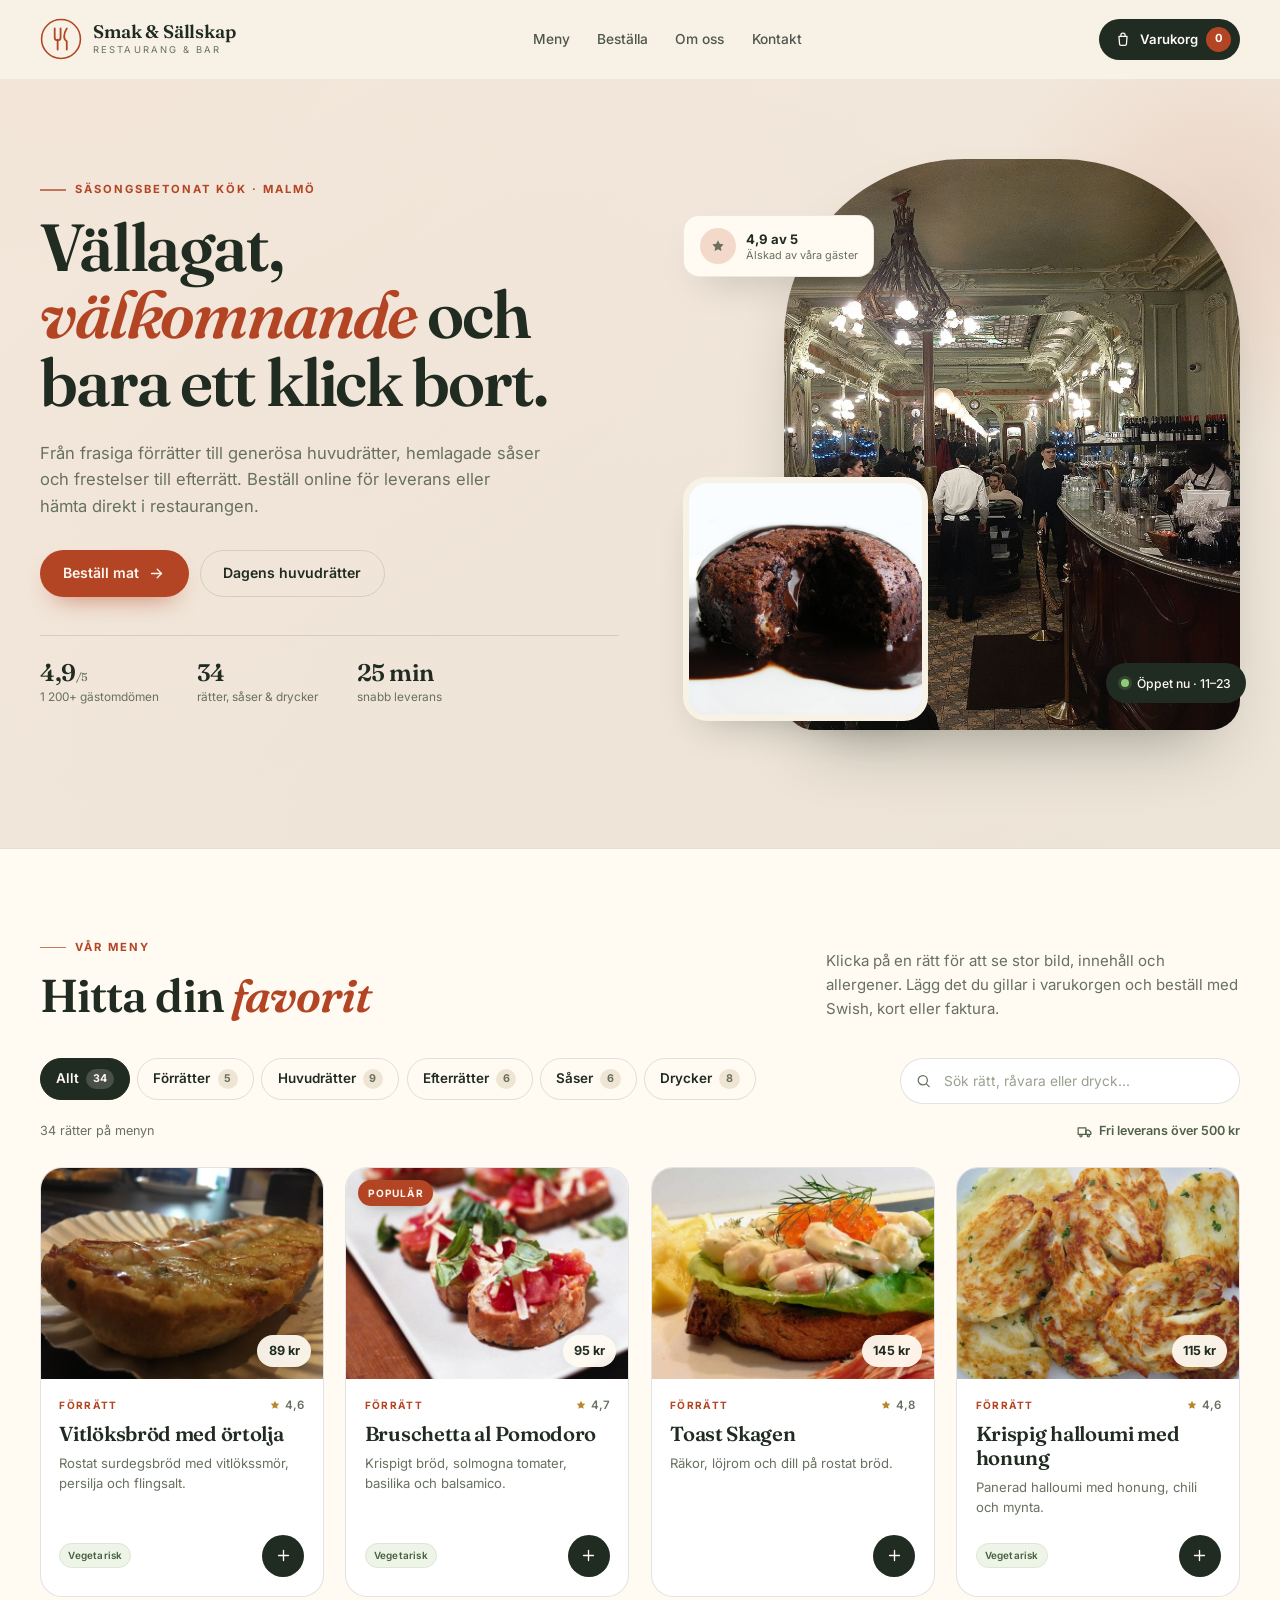
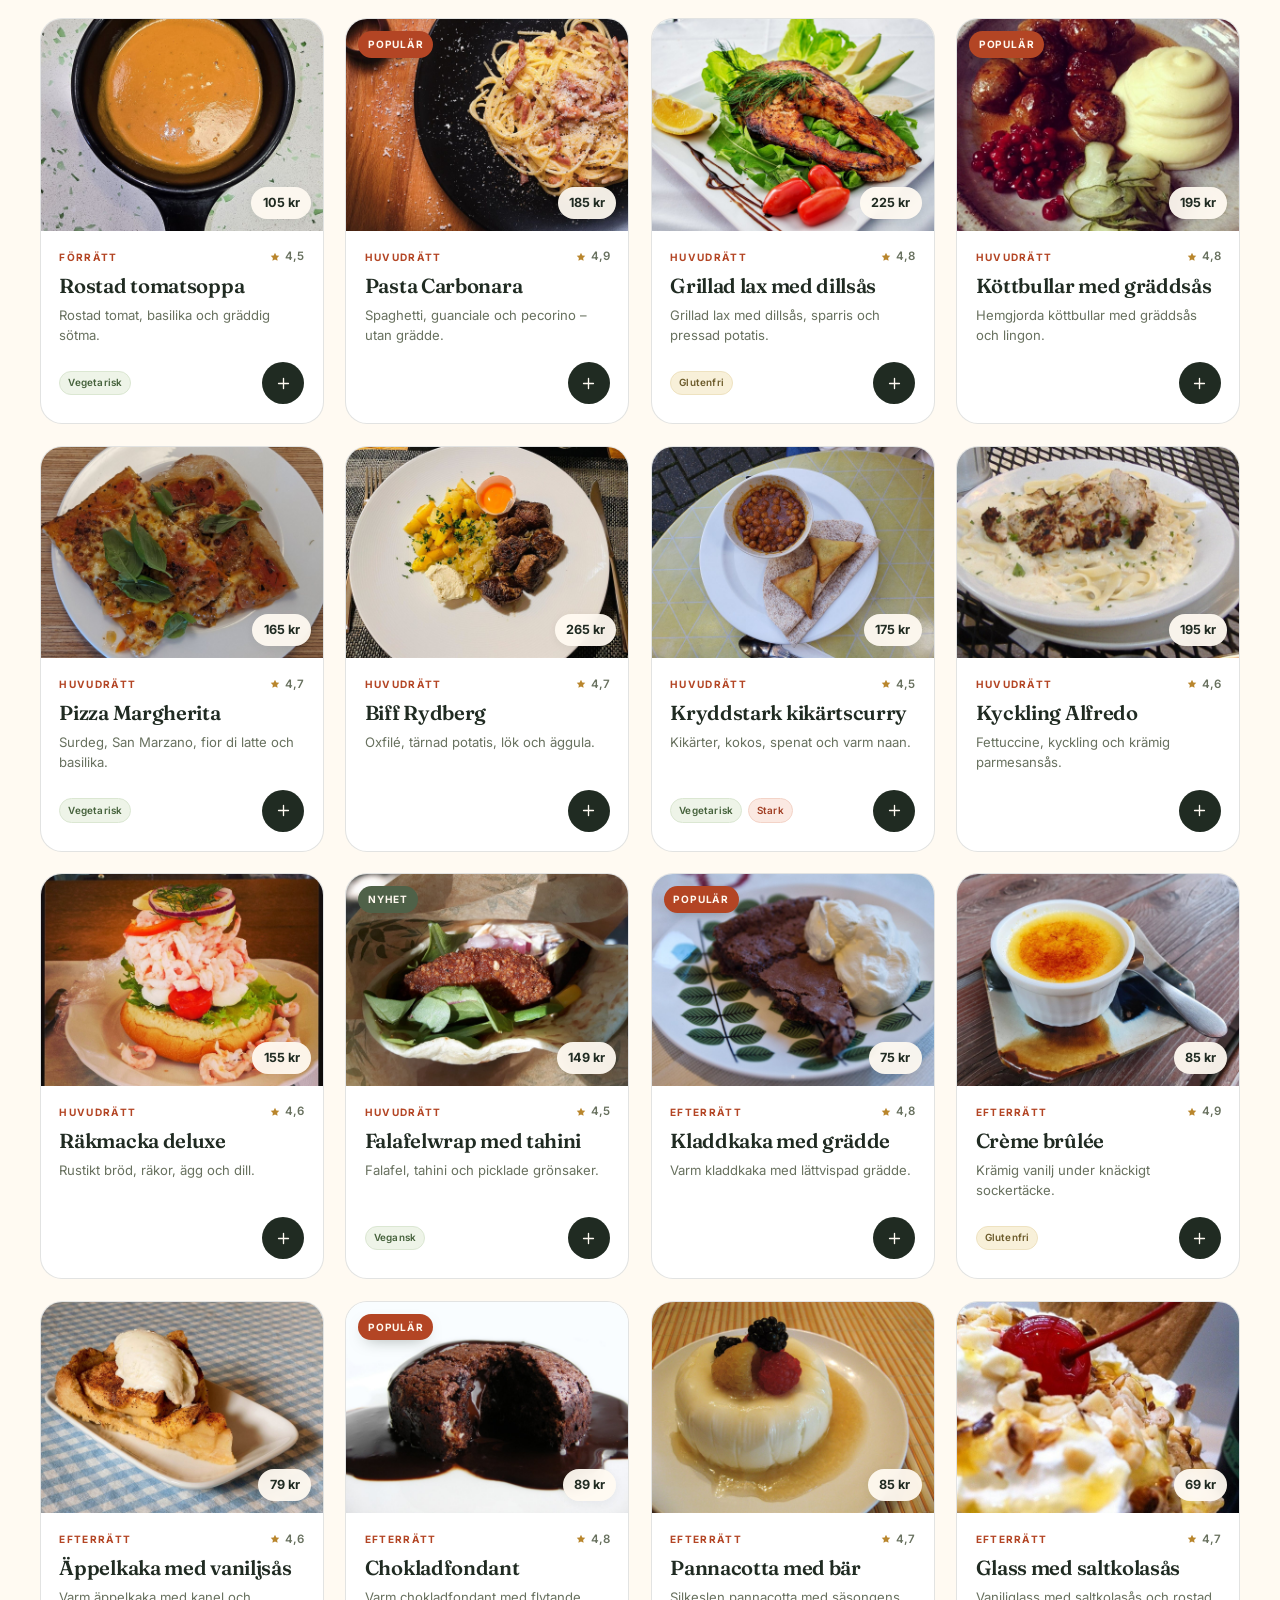
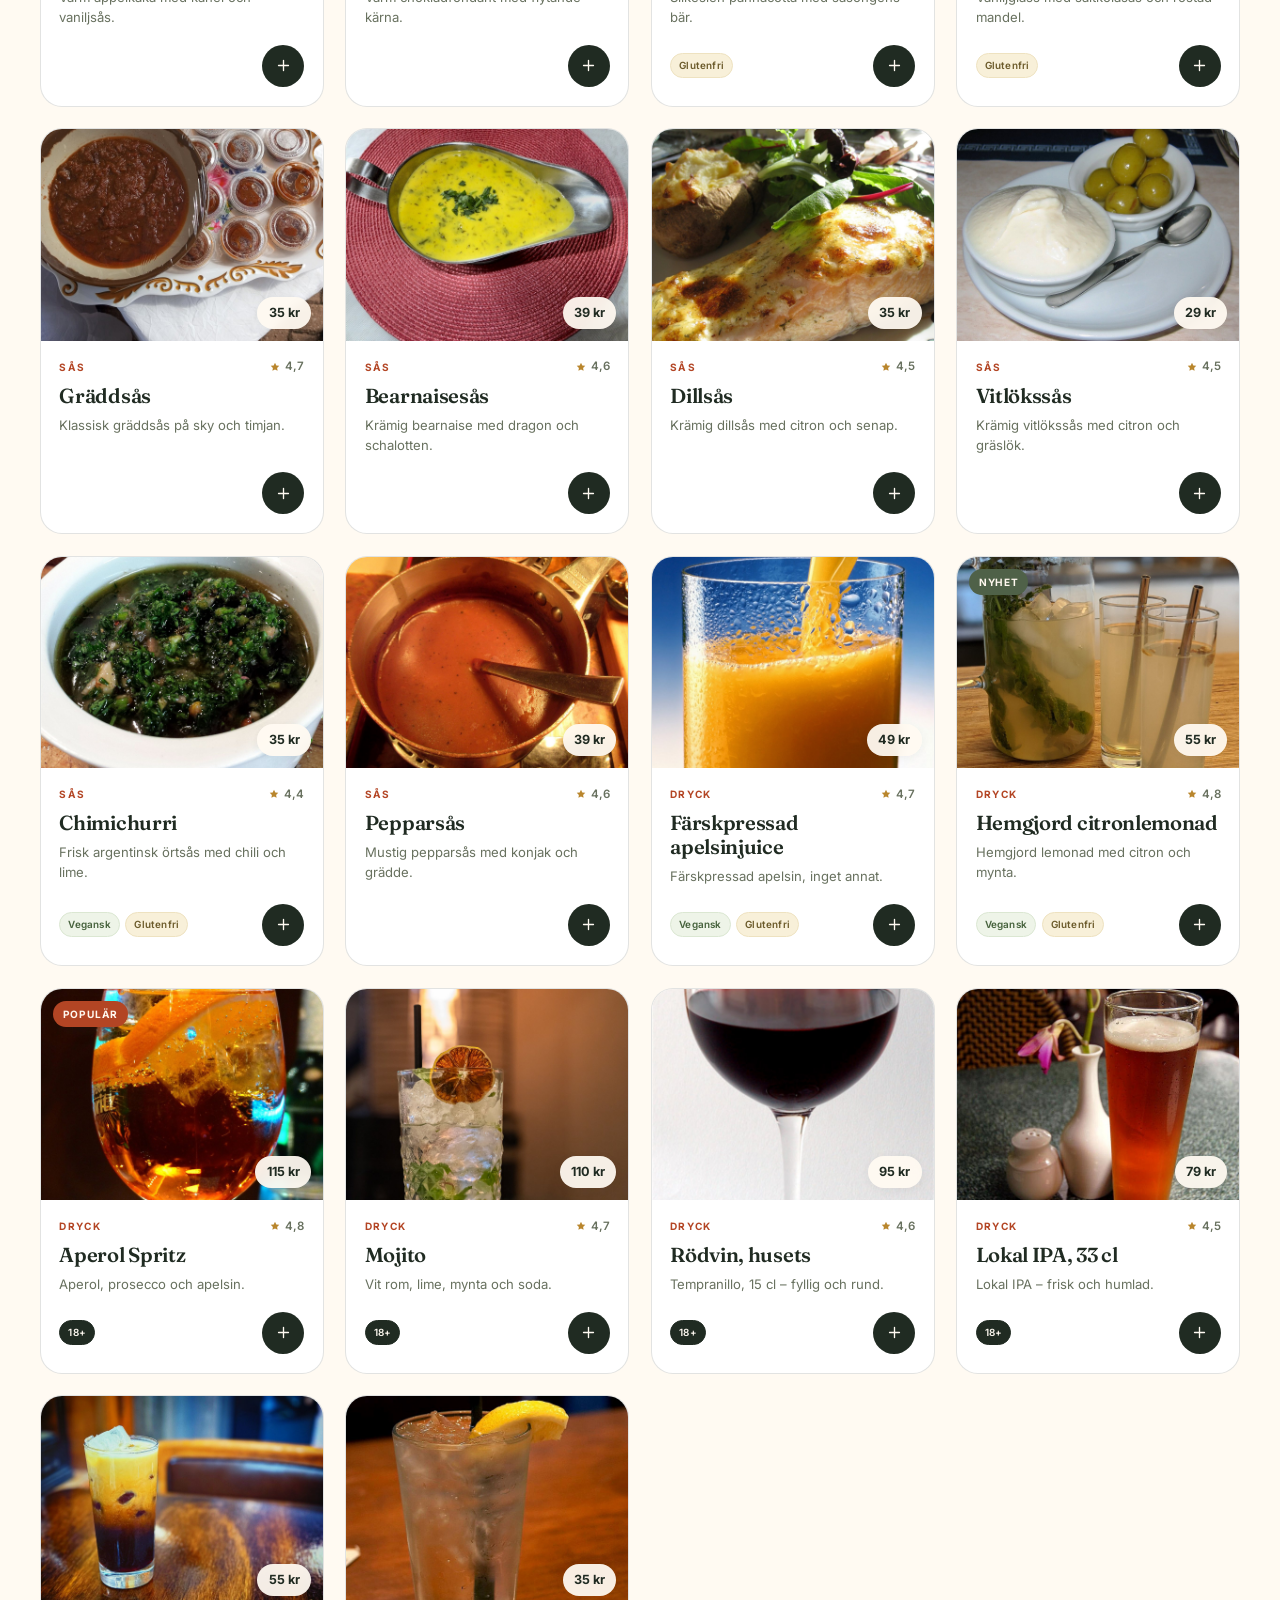
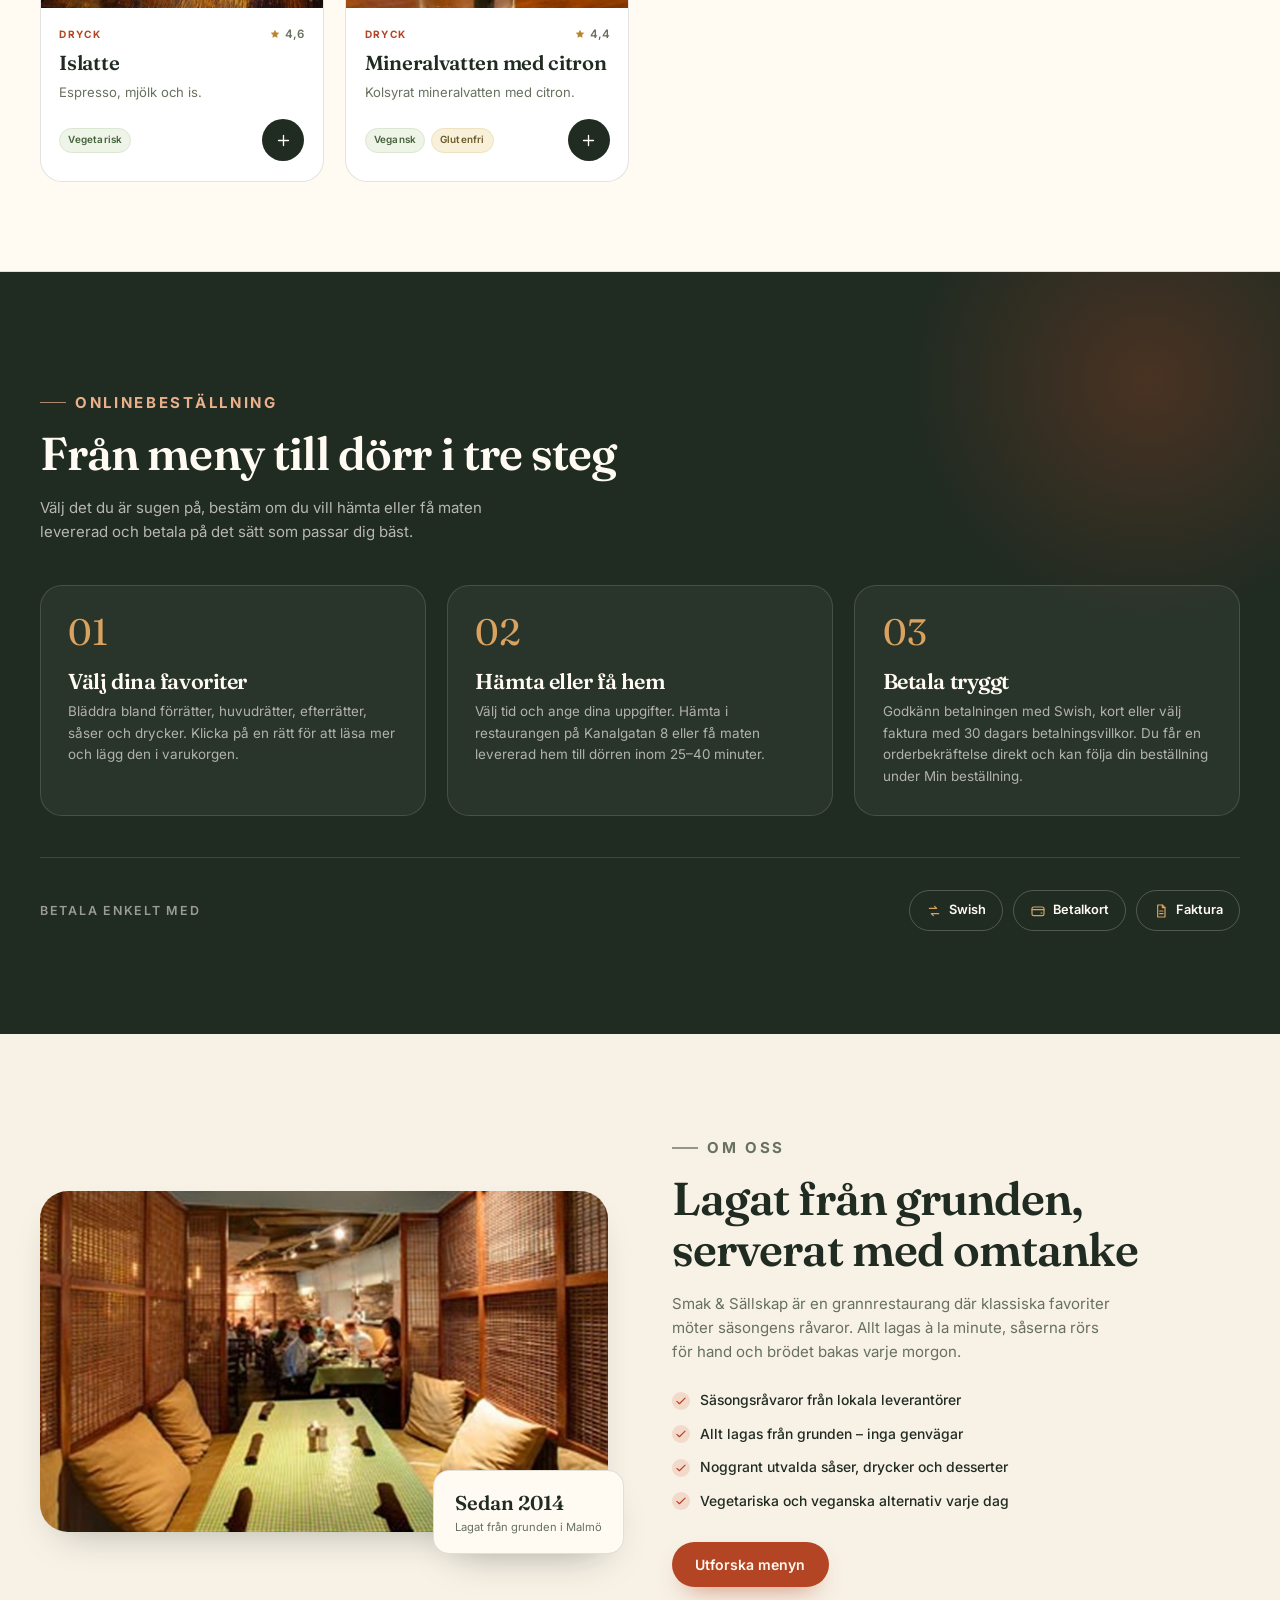
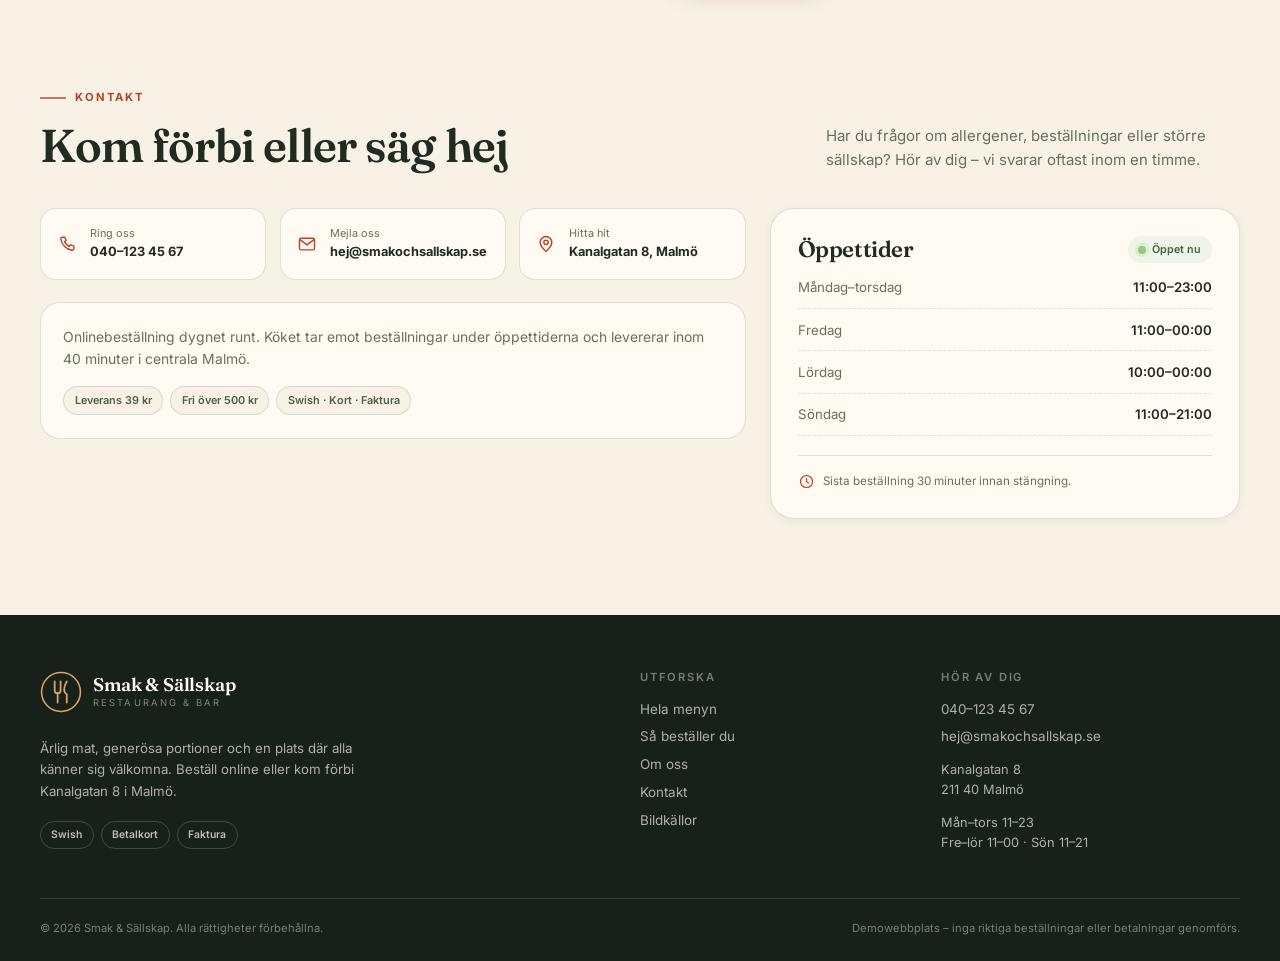
==== commit 2a5c0c3e: "Add persistent order status tracking" ====
--- a/index.html
+++ b/index.html
@@ -34,6 +34,10 @@
       <nav class="main-nav" id="main-nav" aria-label="Huvudnavigation">
         <a href="#meny">Meny</a>
         <a href="#sa-funkar-det">Beställa</a>
+        <button class="nav-order" id="nav-order" type="button" aria-haspopup="dialog" aria-controls="order-dialog" hidden>
+          Min beställning
+          <span class="nav-order-dot" aria-hidden="true"></span>
+        </button>
         <a href="#om-oss">Om oss</a>
         <a href="#kontakt">Kontakt</a>
       </nav>
@@ -157,7 +161,7 @@
           <article class="step" data-reveal>
             <span class="step-no">03</span>
             <h3>Betala tryggt</h3>
-            <p>Godkänn betalningen med Swish, kort eller välj faktura med 30 dagars betalningsvillkor. Du får en orderbekräftelse direkt.</p>
+            <p>Godkänn betalningen med Swish, kort eller välj faktura med 30 dagars betalningsvillkor. Du får en orderbekräftelse direkt och kan följa din beställning under Min beställning.</p>
           </article>
         </div>
 
@@ -494,6 +498,13 @@
       <p class="eyebrow">Orderbekräftelse</p>
       <h2 id="confirm-title">Tack för din beställning!</h2>
       <p class="confirm-text" id="confirm-text"></p>
+      <div class="confirm-status">
+        <span class="status-dot" aria-hidden="true"></span>
+        <div class="confirm-status-copy">
+          <strong id="confirm-status-label">Mottagen</strong>
+          <span id="confirm-status-text" aria-live="polite">Vi har tagit emot din beställning.</span>
+        </div>
+      </div>
       <div class="confirm-order">
         <div><span>Ordernummer</span><strong id="confirm-order-no">SS-000000</strong></div>
         <div><span>Önskad tid</span><strong id="confirm-time">Så snart som möjligt</strong></div>
@@ -501,8 +512,42 @@
         <div><span>Betalning</span><strong id="confirm-pay">Swish</strong></div>
         <div class="confirm-total-row"><span>Totalt</span><strong id="confirm-total">0 kr</strong></div>
       </div>
-      <button class="btn btn-dark btn-block" id="confirm-close" type="button">Tillbaka till menyn</button>
+      <button class="btn btn-primary btn-block" id="confirm-track" type="button">Följ din beställning</button>
+      <button class="link-btn confirm-menu-link" id="confirm-close" type="button">Tillbaka till menyn</button>
       <p class="confirm-demo">Demoläge – ingen riktig betalning har genomförts.</p>
+    </div>
+  </dialog>
+
+  <dialog class="order-dialog" id="order-dialog" aria-labelledby="order-title">
+    <div class="order-card">
+      <button class="dialog-close" type="button" data-close-dialog aria-label="Stäng orderstatus">
+        <svg viewBox="0 0 24 24" fill="none" stroke="currentColor" stroke-width="1.8" stroke-linecap="round" aria-hidden="true"><path d="m6 6 12 12M18 6 6 18"></path></svg>
+      </button>
+      <p class="eyebrow">Din beställning</p>
+      <div class="order-heading">
+        <div>
+          <h2 id="order-title">Orderstatus</h2>
+          <p class="order-number" id="order-number">SS-000000</p>
+        </div>
+        <span class="order-pill" id="order-pill">Mottagen</span>
+      </div>
+      <p class="order-status-text" id="order-status-text" aria-live="polite">Vi har tagit emot din beställning.</p>
+
+      <ol class="order-steps" id="order-steps"></ol>
+
+      <div class="order-info">
+        <div><span>Beställd</span><strong id="order-placed">--:--</strong></div>
+        <div><span>Leverans</span><strong id="order-method">Hämtning · Kanalgatan 8</strong></div>
+        <div><span>Önskad tid</span><strong id="order-time">Så snart som möjligt</strong></div>
+        <div><span>Betalning</span><strong id="order-payment">Swish</strong></div>
+      </div>
+
+      <h3 class="order-subtitle">Det här beställde du</h3>
+      <div class="order-items" id="order-items"></div>
+      <div class="order-line order-fee-line" id="order-fee-row" hidden><span>Leverans</span><span id="order-fee">39 kr</span></div>
+      <div class="order-total"><span>Totalt</span><strong id="order-total">0 kr</strong></div>
+      <p class="order-demo">Demoläge: statusen simuleras och uppdateras automatiskt.</p>
+      <button class="btn btn-dark btn-block" type="button" data-close-dialog>Stäng</button>
     </div>
   </dialog>
 
--- a/styles.css
+++ b/styles.css
@@ -367,7 +367,8 @@
   gap: 1.7rem;
 }
 
-.main-nav a {
+.main-nav a,
+.main-nav .nav-order {
   position: relative;
   font-size: 0.86rem;
   font-weight: 500;
@@ -376,7 +377,16 @@
   transition: opacity 0.2s ease;
 }
 
-.main-nav a::after {
+.main-nav .nav-order {
+  display: inline-flex;
+  align-items: center;
+  gap: 0.45rem;
+  border: 0;
+  background: none;
+}
+
+.main-nav a::after,
+.main-nav .nav-order::after {
   content: "";
   position: absolute;
   left: 0;
@@ -387,12 +397,33 @@
   transition: width 0.25s ease;
 }
 
-.main-nav a:hover {
+.main-nav a:hover,
+.main-nav .nav-order:hover {
   opacity: 1;
 }
 
-.main-nav a:hover::after {
+.main-nav a:hover::after,
+.main-nav .nav-order:hover::after {
   width: 100%;
+}
+
+.nav-order-dot {
+  width: 6px;
+  height: 6px;
+  border-radius: 50%;
+  background: var(--accent);
+  box-shadow: 0 0 0 3px var(--accent-soft);
+  animation: statusPulse 2.4s ease-in-out infinite;
+}
+
+@keyframes statusPulse {
+  0%,
+  100% {
+    box-shadow: 0 0 0 3px var(--accent-soft);
+  }
+  50% {
+    box-shadow: 0 0 0 5px rgba(243, 217, 201, 0.5);
+  }
 }
 
 .header-actions {
@@ -2001,7 +2032,8 @@
   max-height: calc(100dvh - 2rem);
   margin: auto;
   border-radius: 28px;
-  overflow: hidden;
+  overflow-y: auto;
+  overscroll-behavior: contain;
   box-shadow: var(--shadow-lg);
 }
 
@@ -2009,14 +2041,31 @@
   animation: modalIn 0.28s cubic-bezier(0.2, 0.7, 0.3, 1);
 }
 
+@media (min-width: 981px) {
+  .checkout-dialog {
+    height: min(760px, calc(100dvh - 2rem));
+    overflow: hidden;
+  }
+
+  .checkout-form {
+    height: 100%;
+    grid-template-rows: minmax(0, 1fr);
+  }
+
+  .checkout-main,
+  .checkout-summary {
+    min-height: 0;
+    overflow-y: auto;
+    overscroll-behavior: contain;
+  }
+}
+
 .checkout-form {
   display: grid;
   grid-template-columns: minmax(0, 1.35fr) minmax(320px, 0.75fr);
-  max-height: calc(100dvh - 2rem);
 }
 
 .checkout-main {
-  overflow-y: auto;
   padding: 1.9rem 2rem 2.2rem;
 }
 
@@ -2360,7 +2409,6 @@
   padding: 1.9rem 1.7rem 2rem;
   background: var(--bg-deep);
   border-left: 1px solid var(--line);
-  overflow-y: auto;
 }
 
 .checkout-summary > h3 {
@@ -2554,6 +2602,291 @@
   margin-top: 0.85rem;
   font-size: 0.67rem;
   color: var(--muted);
+}
+
+.confirm-status {
+  display: flex;
+  align-items: flex-start;
+  gap: 0.65rem;
+  margin: 1rem 0 1.1rem;
+  padding: 0.85rem 0.95rem;
+  background: #eef4e9;
+  border: 1px solid #d8e5d1;
+  border-radius: 14px;
+  text-align: left;
+}
+
+.confirm-status .status-dot {
+  margin-top: 0.32rem;
+}
+
+.confirm-status-copy {
+  display: grid;
+  gap: 0.12rem;
+}
+
+.confirm-status-copy strong {
+  font-size: 0.8rem;
+}
+
+.confirm-status-copy span {
+  font-size: 0.74rem;
+  line-height: 1.45;
+  color: var(--muted);
+}
+
+.confirm-menu-link {
+  display: block;
+  margin: 0.55rem auto 0;
+}
+
+.order-dialog {
+  width: min(680px, calc(100vw - 2rem));
+  max-height: calc(100dvh - 2rem);
+  margin: auto;
+  border-radius: 26px;
+  overflow-y: auto;
+  overscroll-behavior: contain;
+  box-shadow: var(--shadow-lg);
+}
+
+.order-dialog[open] {
+  animation: modalIn 0.3s cubic-bezier(0.2, 0.7, 0.3, 1);
+}
+
+.order-card {
+  position: relative;
+  padding: 2.2rem;
+}
+
+.order-card .eyebrow {
+  margin-bottom: 0.65rem;
+}
+
+.order-heading {
+  display: flex;
+  align-items: flex-start;
+  justify-content: space-between;
+  gap: 1rem;
+  padding-right: 2.7rem;
+}
+
+.order-heading h2 {
+  font-size: clamp(1.8rem, 4vw, 2.3rem);
+  margin-bottom: 0.15rem;
+}
+
+.order-number {
+  font-size: 0.74rem;
+  letter-spacing: 0.1em;
+  color: var(--muted);
+}
+
+.order-pill {
+  flex: none;
+  margin-top: 0.2rem;
+  padding: 0.38rem 0.78rem;
+  border-radius: 999px;
+  background: var(--accent-soft);
+  color: var(--accent-dark);
+  font-size: 0.67rem;
+  font-weight: 700;
+  letter-spacing: 0.08em;
+  text-transform: uppercase;
+  white-space: nowrap;
+}
+
+.order-pill[data-status="tillagas"],
+.order-pill[data-status="utkoring"] {
+  background: #f8ecd2;
+  color: #8b651d;
+}
+
+.order-pill[data-status="klar"],
+.order-pill[data-status="avhamtad"],
+.order-pill[data-status="levererad"] {
+  background: #e6efe2;
+  color: #3f6b35;
+}
+
+.order-status-text {
+  max-width: 48ch;
+  margin-top: 0.55rem;
+  color: var(--muted);
+  font-size: 0.84rem;
+}
+
+.order-steps {
+  list-style: none;
+  margin: 1.35rem 0 1.2rem;
+  padding: 0;
+}
+
+.order-step {
+  position: relative;
+  display: grid;
+  grid-template-columns: 34px minmax(0, 1fr);
+  gap: 0.8rem;
+  padding-bottom: 1.05rem;
+}
+
+.order-step:last-child {
+  padding-bottom: 0;
+}
+
+.order-step:not(:last-child)::after {
+  content: "";
+  position: absolute;
+  left: 16px;
+  top: 34px;
+  bottom: 0;
+  width: 1px;
+  background: var(--line);
+}
+
+.order-step.is-done:not(:last-child)::after {
+  background: #bcd3b4;
+}
+
+.order-step-marker {
+  position: relative;
+  z-index: 1;
+  width: 34px;
+  height: 34px;
+  border-radius: 50%;
+  border: 1px solid var(--line);
+  background: var(--surface);
+  color: var(--muted);
+  display: grid;
+  place-items: center;
+  font-size: 0.7rem;
+  font-weight: 700;
+}
+
+.order-step-marker svg {
+  width: 15px;
+  height: 15px;
+}
+
+.order-step.is-done .order-step-marker {
+  background: #e6efe2;
+  border-color: #bcd3b4;
+  color: #3f6b35;
+}
+
+.order-step.is-current .order-step-marker {
+  background: var(--accent);
+  border-color: var(--accent);
+  color: #fff;
+  box-shadow: 0 0 0 5px var(--accent-soft);
+}
+
+.order-step strong {
+  display: block;
+  font-size: 0.86rem;
+  line-height: 1.5;
+}
+
+.order-step.is-current strong {
+  color: var(--accent-dark);
+}
+
+.order-step small {
+  display: block;
+  margin-top: 0.08rem;
+  color: var(--muted);
+  font-size: 0.74rem;
+  line-height: 1.5;
+}
+
+.order-info {
+  display: grid;
+  grid-template-columns: repeat(2, minmax(0, 1fr));
+  gap: 0.75rem 1rem;
+  margin: 1.1rem 0 1.25rem;
+  padding: 1rem 1.1rem;
+  background: var(--bg);
+  border: 1px solid var(--line);
+  border-radius: 16px;
+}
+
+.order-info > div {
+  display: grid;
+  gap: 0.08rem;
+  min-width: 0;
+}
+
+.order-info span {
+  font-size: 0.63rem;
+  font-weight: 600;
+  letter-spacing: 0.1em;
+  text-transform: uppercase;
+  color: var(--muted);
+}
+
+.order-info strong {
+  overflow-wrap: anywhere;
+  font-size: 0.78rem;
+}
+
+.order-subtitle {
+  margin-bottom: 0.55rem;
+  font-size: 1rem;
+}
+
+.order-items {
+  display: grid;
+  gap: 0.45rem;
+}
+
+.order-line {
+  display: flex;
+  align-items: baseline;
+  justify-content: space-between;
+  gap: 1rem;
+  padding-bottom: 0.45rem;
+  border-bottom: 1px solid var(--line);
+  font-size: 0.82rem;
+}
+
+.order-line:last-child {
+  border-bottom: 0;
+}
+
+.order-fee-line {
+  margin-top: 0.1rem;
+  padding-top: 0.1rem;
+  border-bottom: 0;
+}
+
+.order-line strong {
+  margin-right: 0.2rem;
+  color: var(--muted);
+  font-weight: 600;
+}
+
+.order-total {
+  display: flex;
+  align-items: baseline;
+  justify-content: space-between;
+  gap: 1rem;
+  margin-top: 0.35rem;
+  padding-top: 0.75rem;
+  border-top: 1px solid var(--line);
+  font-size: 0.85rem;
+  font-weight: 600;
+}
+
+.order-total strong {
+  font-family: var(--font-display);
+  font-size: 1.35rem;
+  font-weight: 600;
+}
+
+.order-demo {
+  margin: 1rem 0 0.8rem;
+  color: var(--muted);
+  font-size: 0.67rem;
 }
 
 .toast-stack {
@@ -2700,7 +3033,8 @@
     display: flex;
   }
 
-  .main-nav a {
+  .main-nav a,
+  .main-nav .nav-order {
     width: 100%;
     padding: 0.7rem 0;
     font-size: 0.95rem;
@@ -2748,17 +3082,11 @@
 
   .checkout-form {
     grid-template-columns: 1fr;
-    overflow-y: auto;
-  }
-
-  .checkout-main {
-    overflow: visible;
   }
 
   .checkout-summary {
     border-left: 0;
     border-top: 1px solid var(--line);
-    overflow: visible;
   }
 
   .checkout-summary .sum-rows {
@@ -2931,10 +3259,6 @@
     border-radius: 22px;
   }
 
-  .checkout-form {
-    max-height: calc(100dvh - 1rem);
-  }
-
   .checkout-main {
     padding: 1.4rem 1.2rem 1.8rem;
   }
@@ -2945,6 +3269,30 @@
 
   .confirm-card {
     padding: 1.7rem 1.3rem;
+  }
+
+  .order-dialog {
+    width: calc(100vw - 1rem);
+    max-height: calc(100dvh - 1rem);
+    border-radius: 22px;
+  }
+
+  .order-card {
+    padding: 1.7rem 1.3rem;
+  }
+
+  .order-heading {
+    flex-direction: column;
+    gap: 0.65rem;
+    padding-right: 2.2rem;
+  }
+
+  .order-pill {
+    margin-top: 0;
+  }
+
+  .order-info {
+    grid-template-columns: 1fr;
   }
 
   .footer-grid {
